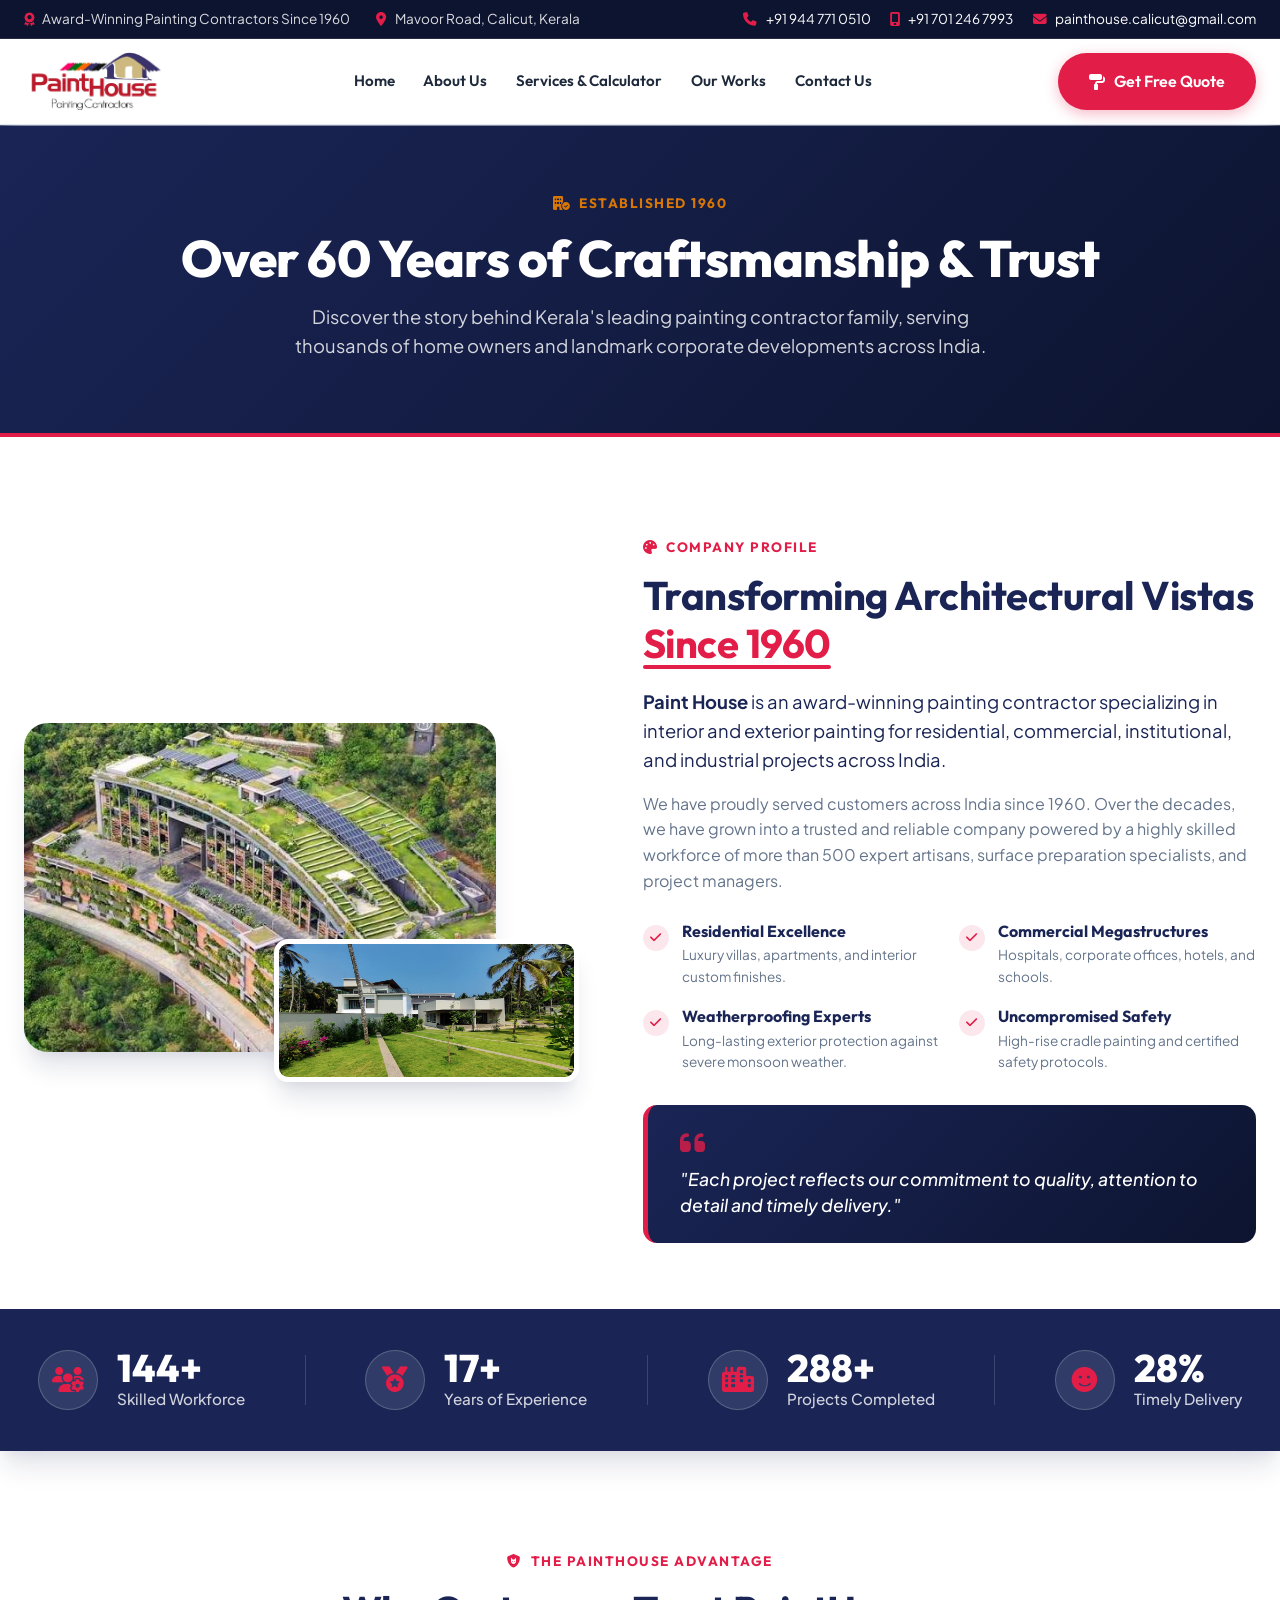
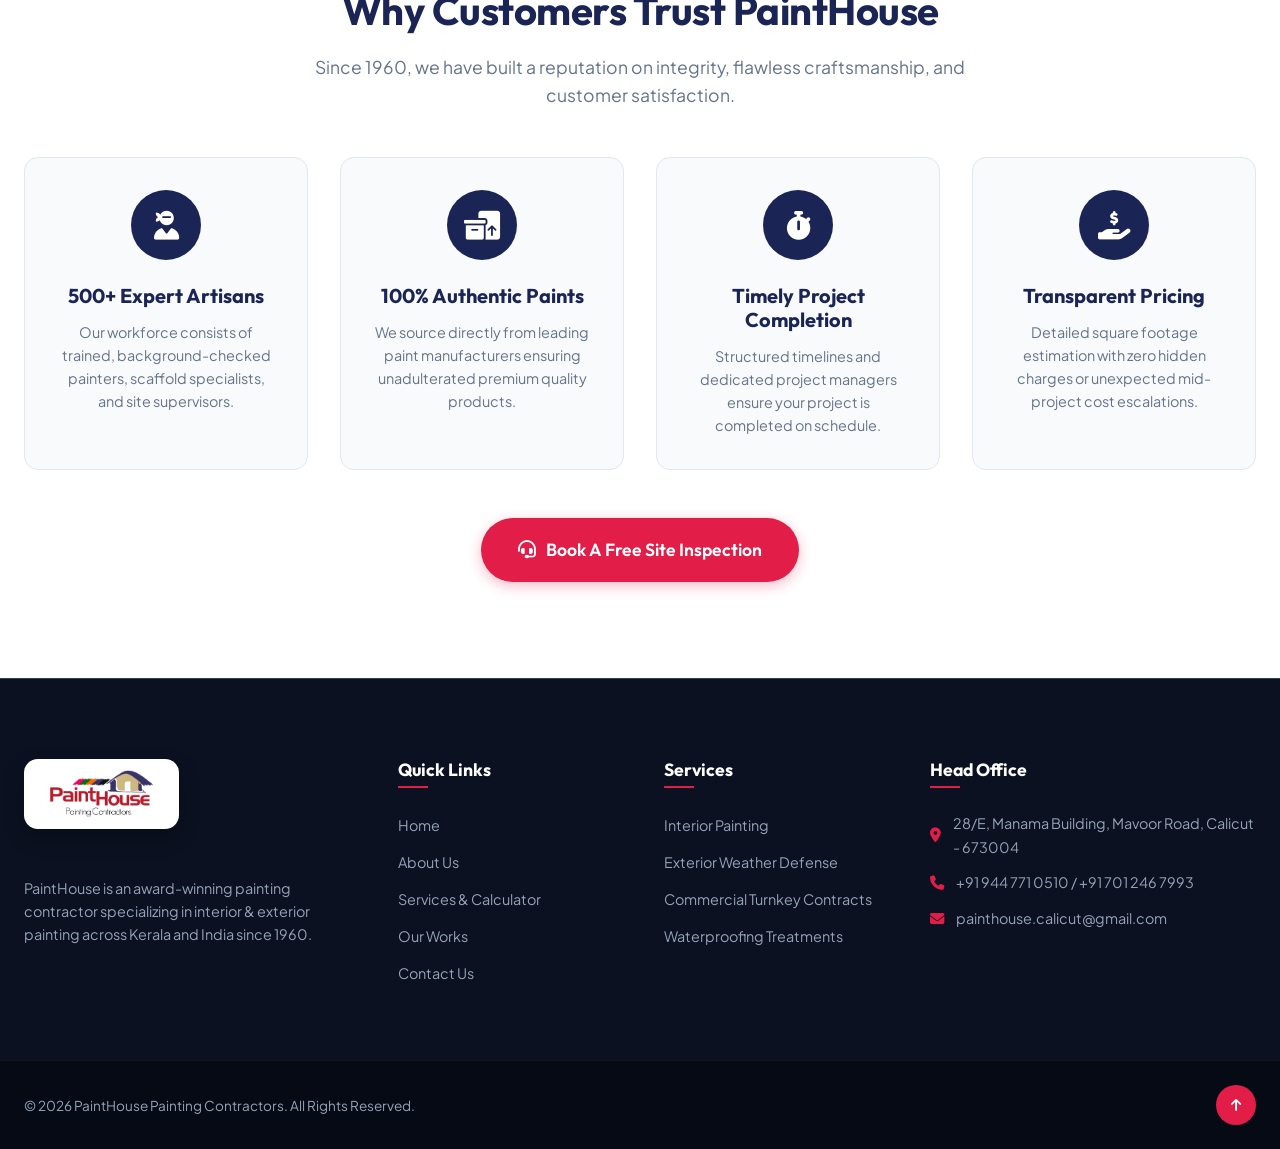
==== about.html @ 57e7ecd7 "multi page" ====
<!DOCTYPE html>
<html lang="en">

<head>
    <meta charset="UTF-8">
    <meta name="viewport" content="width=device-width, initial-scale=1.0">
    <meta name="description"
        content="About PaintHouse Painting Contractors - Over 60 years of craftsmanship, trust, and excellence in painting residential and commercial landmarks across India since 1960.">
    <title>About Us | PaintHouse Painting Contractors — Legacy Since 1960</title>

    <!-- Google Fonts -->
    <link rel="preconnect" href="https://fonts.googleapis.com">
    <link rel="preconnect" href="https://fonts.gstatic.com" crossorigin>
    <link
        href="https://fonts.googleapis.com/css2?family=Outfit:wght@300;400;500;600;700;800;900&family=Plus+Jakarta+Sans:wght@300;400;500;600;700;800&display=swap"
        rel="stylesheet">

    <!-- FontAwesome Icons -->
    <link rel="stylesheet" href="https://cdnjs.cloudflare.com/ajax/libs/font-awesome/6.4.0/css/all.min.css">

    <!-- Custom Stylesheet -->
    <link rel="stylesheet" href="styles.css">
</head>

<body>

    <!-- Top Announcement Bar -->
    <div class="top-bar">
        <div class="container top-bar-container">
            <div class="top-info">
                <span><i class="fa-solid fa-award"></i> Award-Winning Painting Contractors Since 1960</span>
                <span><i class="fa-solid fa-location-dot"></i> Mavoor Road, Calicut, Kerala</span>
            </div>
            <div class="top-contact">
                <a href="tel:9447710510"><i class="fa-solid fa-phone"></i> +91 944 771 0510</a>
                <a href="tel:7012467993"><i class="fa-solid fa-mobile-screen"></i> +91 701 246 7993</a>
                <a href="mailto:painthouse.calicut@gmail.com"><i class="fa-solid fa-envelope"></i>
                    painthouse.calicut@gmail.com</a>
            </div>
        </div>
    </div>

    <!-- Main Header Navigation -->
    <header class="navbar-header" id="navbar">
        <div class="container navbar-container">
            <a href="index.html" class="brand-logo" aria-label="PaintHouse Painting Contractors">
                <img src="images/logo.png" alt="PaintHouse Painting Contractors Logo" class="navbar-logo-img">
            </a>

            <!-- Navigation Links -->
            <nav class="nav-menu" id="navMenu">
                <a href="index.html" class="nav-link">Home</a>
                <a href="about.html" class="nav-link active">About Us</a>
                <a href="services.html" class="nav-link">Services & Calculator</a>
                <a href="projects.html" class="nav-link">Our Works</a>
                <a href="contact.html" class="nav-link">Contact Us</a>
                <a href="contact.html" class="btn btn-primary nav-mobile-cta">
                    <i class="fa-solid fa-paint-roller"></i> Get Free Quote
                </a>
            </nav>

            <!-- Header Action CTA -->
            <div class="header-actions">
                <a href="contact.html" class="btn btn-primary btn-glow header-cta-btn">
                    <i class="fa-solid fa-paint-roller"></i> Get Free Quote
                </a>
                <button class="mobile-toggle" id="mobileToggle" aria-label="Toggle navigation">
                    <i class="fa-solid fa-bars"></i>
                </button>
            </div>
        </div>
    </header>

    <!-- SUBPAGE HERO BANNER -->
    <section class="subpage-banner">
        <div class="container text-center">
            <div class="section-tag light-tag" style="justify-content: center;">
                <i class="fa-solid fa-building-circle-check"></i> ESTABLISHED 1960
            </div>
            <h1 class="subpage-title">Over 60 Years of Craftsmanship & Trust</h1>
            <p class="subpage-subtitle">
                Discover the story behind Kerala's leading painting contractor family, serving thousands of home owners and landmark corporate developments across India.
            </p>
        </div>
    </section>

    <!-- MAIN ABOUT US SECTION -->
    <section class="about-section" id="about">
        <div class="container about-container">
            <div class="about-visual">
                <div class="visual-stack">
                    <div class="stack-image main-img-box">
                        <img src="images/malabar.jpg" alt="Malabar Headquarters Painting Project" class="rounded-img">
                    </div>
                    <div class="stack-image sub-img-box">
                        <img src="images/paragon.jpg" alt="Paragon House Interior Painting" class="rounded-img">
                    </div>
                </div>
            </div>

            <div class="about-content">
                <div class="section-tag">
                    <i class="fa-solid fa-palette"></i> COMPANY PROFILE
                </div>
                <h2 class="section-title">
                    Transforming Architectural Vistas <span class="highlight-text">Since 1960</span>
                </h2>

                <p class="about-lead">
                    <strong>Paint House</strong> is an award-winning painting contractor specializing in interior and
                    exterior painting for residential, commercial, institutional, and industrial projects across India.
                </p>

                <p class="about-description">
                    We have proudly served customers across India since 1960. Over the decades, we have grown into a
                    trusted and reliable company powered by a highly skilled workforce of more than 500 expert artisans, surface preparation specialists, and project managers.
                </p>

                <div class="about-highlights-grid">
                    <div class="highlight-item">
                        <div class="item-icon"><i class="fa-solid fa-check"></i></div>
                        <div>
                            <h4>Residential Excellence</h4>
                            <p>Luxury villas, apartments, and interior custom finishes.</p>
                        </div>
                    </div>

                    <div class="highlight-item">
                        <div class="item-icon"><i class="fa-solid fa-check"></i></div>
                        <div>
                            <h4>Commercial Megastructures</h4>
                            <p>Hospitals, corporate offices, hotels, and schools.</p>
                        </div>
                    </div>

                    <div class="highlight-item">
                        <div class="item-icon"><i class="fa-solid fa-check"></i></div>
                        <div>
                            <h4>Weatherproofing Experts</h4>
                            <p>Long-lasting exterior protection against severe monsoon weather.</p>
                        </div>
                    </div>

                    <div class="highlight-item">
                        <div class="item-icon"><i class="fa-solid fa-check"></i></div>
                        <div>
                            <h4>Uncompromised Safety</h4>
                            <p>High-rise cradle painting and certified safety protocols.</p>
                        </div>
                    </div>
                </div>

                <div class="brochure-quote-box">
                    <i class="fa-solid fa-quote-left quote-icon"></i>
                    <p class="quote-text">
                        "Each project reflects our commitment to quality, attention to detail and timely delivery."
                    </p>
                </div>
            </div>
        </div>
    </section>

    <!-- STATS COUNTER BAR -->
    <section class="stats-bar-section">
        <div class="container stats-container">
            <div class="stat-card">
                <div class="stat-icon-wrap">
                    <i class="fa-solid fa-users-gear"></i>
                </div>
                <div class="stat-info">
                    <h3 class="stat-number" data-target="500">500+</h3>
                    <p class="stat-label">Skilled Workforce</p>
                </div>
            </div>

            <div class="stat-divider"></div>

            <div class="stat-card">
                <div class="stat-icon-wrap">
                    <i class="fa-solid fa-medal"></i>
                </div>
                <div class="stat-info">
                    <h3 class="stat-number" data-target="60">60+</h3>
                    <p class="stat-label">Years of Experience</p>
                </div>
            </div>

            <div class="stat-divider"></div>

            <div class="stat-card">
                <div class="stat-icon-wrap">
                    <i class="fa-solid fa-city"></i>
                </div>
                <div class="stat-info">
                    <h3 class="stat-number" data-target="1000">1000+</h3>
                    <p class="stat-label">Projects Completed</p>
                </div>
            </div>

            <div class="stat-divider"></div>

            <div class="stat-card">
                <div class="stat-icon-wrap">
                    <i class="fa-solid fa-face-smile"></i>
                </div>
                <div class="stat-info">
                    <h3 class="stat-number" data-target="100">100%</h3>
                    <p class="stat-label">Timely Delivery</p>
                </div>
            </div>
        </div>
    </section>

    <!-- WHY CHOOSE US SECTION -->
    <section class="why-section">
        <div class="container">
            <div class="section-header text-center">
                <div class="section-tag">
                    <i class="fa-solid fa-shield-cat"></i> THE PAINTHOUSE ADVANTAGE
                </div>
                <h2 class="section-title">Why Customers Trust PaintHouse</h2>
                <p class="section-subtitle">Since 1960, we have built a reputation on integrity, flawless craftsmanship,
                    and customer satisfaction.</p>
            </div>

            <div class="features-grid">
                <div class="feature-box">
                    <div class="feature-icon">
                        <i class="fa-solid fa-user-ninja"></i>
                    </div>
                    <h3>500+ Expert Artisans</h3>
                    <p>Our workforce consists of trained, background-checked painters, scaffold specialists, and site supervisors.</p>
                </div>

                <div class="feature-box">
                    <div class="feature-icon">
                        <i class="fa-solid fa-boxes-packing"></i>
                    </div>
                    <h3>100% Authentic Paints</h3>
                    <p>We source directly from leading paint manufacturers ensuring unadulterated premium quality products.</p>
                </div>

                <div class="feature-box">
                    <div class="feature-icon">
                        <i class="fa-solid fa-stopwatch"></i>
                    </div>
                    <h3>Timely Project Completion</h3>
                    <p>Structured timelines and dedicated project managers ensure your project is completed on schedule.</p>
                </div>

                <div class="feature-box">
                    <div class="feature-icon">
                        <i class="fa-solid fa-hand-holding-dollar"></i>
                    </div>
                    <h3>Transparent Pricing</h3>
                    <p>Detailed square footage estimation with zero hidden charges or unexpected mid-project cost escalations.</p>
                </div>
            </div>

            <div class="text-center" style="margin-top: 3rem;">
                <a href="contact.html" class="btn btn-primary btn-lg">
                    <i class="fa-solid fa-headset"></i> Book A Free Site Inspection
                </a>
            </div>
        </div>
    </section>

    <!-- FOOTER SECTION -->
    <footer class="main-footer">
        <div class="container footer-container">
            <div class="footer-brand">
                <div class="footer-logo-wrap">
                    <img src="images/logo.png" alt="PaintHouse Logo" class="footer-logo-img">
                </div>
                <p class="footer-desc">
                    PaintHouse is an award-winning painting contractor specializing in interior & exterior painting across Kerala and India since 1960.
                </p>
            </div>

            <div class="footer-col">
                <h4>Quick Links</h4>
                <ul class="footer-links">
                    <li><a href="index.html">Home</a></li>
                    <li><a href="about.html">About Us</a></li>
                    <li><a href="services.html">Services & Calculator</a></li>
                    <li><a href="projects.html">Our Works</a></li>
                    <li><a href="contact.html">Contact Us</a></li>
                </ul>
            </div>

            <div class="footer-col">
                <h4>Services</h4>
                <ul class="footer-links">
                    <li><a href="services.html">Interior Painting</a></li>
                    <li><a href="services.html">Exterior Weather Defense</a></li>
                    <li><a href="services.html">Commercial Turnkey Contracts</a></li>
                    <li><a href="services.html">Waterproofing Treatments</a></li>
                </ul>
            </div>

            <div class="footer-col">
                <h4>Head Office</h4>
                <div class="footer-contact-item">
                    <i class="fa-solid fa-location-dot"></i>
                    <span>28/E, Manama Building, Mavoor Road, Calicut - 673004</span>
                </div>
                <div class="footer-contact-item">
                    <i class="fa-solid fa-phone"></i>
                    <span>+91 944 771 0510 / +91 701 246 7993</span>
                </div>
                <div class="footer-contact-item">
                    <i class="fa-solid fa-envelope"></i>
                    <span>painthouse.calicut@gmail.com</span>
                </div>
            </div>
        </div>

        <div class="footer-bottom">
            <div class="container footer-bottom-content">
                <p>&copy; <span id="year">2026</span> PaintHouse Painting Contractors. All Rights Reserved.</p>
                <a href="#navbar" class="scroll-top-btn" aria-label="Scroll to top"><i class="fa-solid fa-arrow-up"></i></a>
            </div>
        </div>
    </footer>

    <!-- Toast Notifications -->
    <div class="toast-container" id="toastContainer"></div>

    <!-- Custom Script -->
    <script src="script.js"></script>
</body>

</html>
---- styles.css ----
/* ==========================================================================
   PAINTHOUSE PAINTING CONTRACTORS - DESIGN SYSTEM & STYLESHEET
   ========================================================================== */

/* 1. CSS Custom Variables & Root Design System */
:root {
    /* Brand Primary Colors */
    --primary-navy: #1A2556;
    --primary-navy-dark: #0D1430;
    --primary-navy-light: #2A3B82;

    /* Brand Accent Colors */
    --accent-red: #E11D48;
    --accent-red-hover: #BE185D;
    --accent-gold: #D97706;
    --accent-cyan: #06B6D4;
    --accent-magenta: #EC4899;
    --accent-yellow: #EAB308;
    --accent-green: #10B981;

    /* Neutral & Background Colors */
    --dark-bg: #0F172A;
    --dark-card: #1E293B;
    --light-bg: #F8FAFC;
    --light-card: #FFFFFF;
    --card-hover-bg: #FFFFFF;

    /* Text Colors */
    --text-main: #1E293B;
    --text-muted: #64748B;
    --text-light: #94A3B8;
    --text-white: #FFFFFF;

    /* Borders & Shadows */
    --border-light: #E2E8F0;
    --border-dark: #334155;
    --shadow-sm: 0 4px 6px -1px rgba(0, 0, 0, 0.05);
    --shadow-md: 0 10px 15px -3px rgba(0, 0, 0, 0.08), 0 4px 6px -2px rgba(0, 0, 0, 0.04);
    --shadow-lg: 0 20px 25px -5px rgba(26, 37, 86, 0.12), 0 10px 10px -5px rgba(26, 37, 86, 0.04);
    --shadow-glow: 0 0 25px rgba(225, 29, 72, 0.35);

    /* Fonts & Radii */
    --font-heading: 'Outfit', sans-serif;
    --font-body: 'Plus Jakarta Sans', sans-serif;
    --radius-sm: 8px;
    --radius-md: 14px;
    --radius-lg: 24px;
    --radius-full: 9999px;

    /* Transitions */
    --transition-fast: 0.2s cubic-bezier(0.4, 0, 0.2, 1);
    --transition-normal: 0.3s cubic-bezier(0.4, 0, 0.2, 1);
    --transition-bounce: 0.4s cubic-bezier(0.34, 1.56, 0.64, 1);
}

/* 2. CSS Reset & Global Layout */
*,
*::before,
*::after {
    box-sizing: border-box;
    margin: 0;
    padding: 0;
}

html {
    scroll-behavior: smooth;
    font-size: 16px;
}

body {
    font-family: var(--font-body);
    color: var(--text-main);
    background-color: #FFFFFF;
    line-height: 1.6;
    overflow-x: hidden;
}

img {
    max-width: 100%;
    height: auto;
    display: block;
}

a {
    color: inherit;
    text-decoration: none;
    transition: var(--transition-fast);
}

ul {
    list-style: none;
}

.container {
    width: 100%;
    max-width: 1280px;
    margin: 0 auto;
    padding: 0 1.5rem;
}

/* Typography Utilities */
h1,
h2,
h3,
h4,
h5,
h6 {
    font-family: var(--font-heading);
    color: var(--primary-navy);
    font-weight: 700;
    line-height: 1.2;
}

.text-center {
    text-align: center;
}

.text-white {
    color: var(--text-white) !important;
}

.text-white-80 {
    color: rgba(255, 255, 255, 0.8) !important;
}

.text-crimson {
    color: var(--accent-red) !important;
}

.text-green {
    color: var(--accent-green) !important;
}

.gradient-text {
    background: linear-gradient(135deg, var(--accent-red) 0%, #F43F5E 50%, var(--accent-gold) 100%);
    -webkit-background-clip: text;
    -webkit-text-fill-color: transparent;
}

.highlight-text {
    color: var(--accent-red);
    position: relative;
    display: inline-block;
}

.highlight-text::after {
    content: '';
    position: absolute;
    bottom: -2px;
    left: 0;
    width: 100%;
    height: 4px;
    background: var(--accent-red);
    border-radius: 2px;
}

/* Button Component */
.btn {
    display: inline-flex;
    align-items: center;
    justify-content: center;
    gap: 0.6rem;
    font-family: var(--font-heading);
    font-weight: 600;
    font-size: 1rem;
    padding: 0.85rem 1.8rem;
    border-radius: var(--radius-full);
    border: 2px solid transparent;
    cursor: pointer;
    transition: var(--transition-normal);
    text-align: center;
    white-space: nowrap;
}

.btn-primary {
    background-color: var(--accent-red);
    color: var(--text-white);
    box-shadow: 0 4px 14px rgba(225, 29, 72, 0.3);
}

.btn-primary:hover {
    background-color: var(--accent-red-hover);
    transform: translateY(-2px);
    box-shadow: 0 8px 20px rgba(225, 29, 72, 0.45);
}

.btn-secondary {
    background-color: var(--primary-navy);
    color: var(--text-white);
}

.btn-secondary:hover {
    background-color: var(--primary-navy-dark);
    transform: translateY(-2px);
    box-shadow: var(--shadow-md);
}

.btn-outline {
    background-color: transparent;
    border-color: var(--primary-navy);
    color: var(--primary-navy);
}

.btn-outline:hover {
    background-color: var(--primary-navy);
    color: var(--text-white);
    transform: translateY(-2px);
}

.btn-glow {
    animation: pulseGlow 2.5s infinite;
}

@keyframes pulseGlow {

    0%,
    100% {
        box-shadow: 0 0 0 0 rgba(225, 29, 72, 0.5);
    }

    50% {
        box-shadow: 0 0 0 12px rgba(225, 29, 72, 0);
    }
}

.btn-lg {
    padding: 1rem 2.2rem;
    font-size: 1.1rem;
}

.btn-block {
    width: 100%;
}

/* 3. Top Announcement Bar */
.top-bar {
    background-color: var(--primary-navy-dark);
    color: var(--text-white);
    font-size: 0.85rem;
    padding: 0.5rem 0;
    border-bottom: 1px solid rgba(255, 255, 255, 0.1);
}

.top-bar-container {
    display: flex;
    justify-content: space-between;
    align-items: center;
    flex-wrap: wrap;
    gap: 0.8rem;
}

.top-info span {
    margin-right: 1.5rem;
    color: rgba(255, 255, 255, 0.85);
}

.top-info i,
.top-contact i {
    color: var(--accent-red);
    margin-right: 0.4rem;
}

.top-contact {
    display: flex;
    gap: 1.2rem;
}

.top-contact a:hover {
    color: var(--accent-red);
}

/* 4. Navbar Navigation Header */
.navbar-header {
    position: sticky;
    top: 0;
    left: 0;
    width: 100%;
    background-color: rgba(255, 255, 255, 0.95);
    backdrop-filter: blur(12px);
    z-index: 1000;
    border-bottom: 1px solid var(--border-light);
    transition: var(--transition-normal);
}

.navbar-header.scrolled {
    box-shadow: var(--shadow-md);
    padding: 0.2rem 0;
}

.navbar-container {
    display: flex;
    align-items: center;
    justify-content: space-between;
    padding-top: 0.8rem;
    padding-bottom: 0.8rem;
}

/* Brand Logo */
.brand-logo {
    display: flex;
    align-items: center;
    text-decoration: none;
}

.navbar-logo-img {
    height: 60px;
    width: auto;
    max-width: 220px;
    object-fit: contain;
    transition: transform var(--transition-fast);
}

.brand-logo:hover .navbar-logo-img {
    transform: scale(1.03);
}

/* Contact & Footer Logo Wrappers */
.panel-logo-wrap {
    display: inline-block;
    background: #FFFFFF;
    padding: 0.5rem 1rem;
    border-radius: var(--radius-md);
    box-shadow: var(--shadow-sm);
    border: 1px solid var(--border-light);
    margin-bottom: 1.2rem;
}

.panel-logo-img {
    height: 48px;
    width: auto;
    object-fit: contain;
    display: block;
}

.footer-logo-wrap {
    display: inline-block;
    background: #FFFFFF;
    padding: 0.6rem 1.2rem;
    border-radius: var(--radius-md);
    box-shadow: 0 8px 20px rgba(0, 0, 0, 0.25);
    margin-bottom: 1.4rem;
    border: 1px solid rgba(255, 255, 255, 0.15);
    transition: transform var(--transition-fast);
}

.footer-logo-wrap:hover {
    transform: translateY(-2px);
}

.footer-logo-img {
    height: 48px;
    width: auto;
    object-fit: contain;
    display: block;
}

.nav-menu {
    display: flex;
    align-items: center;
    gap: 1.8rem;
}

.nav-link {
    font-family: var(--font-heading);
    font-weight: 600;
    font-size: 0.95rem;
    color: var(--text-main);
    position: relative;
    padding: 0.5rem 0;
}

.nav-link:hover,
.nav-link.active {
    color: var(--accent-red);
}

.nav-link::after {
    content: '';
    position: absolute;
    bottom: 0;
    left: 0;
    width: 0;
    height: 2px;
    background-color: var(--accent-red);
    transition: var(--transition-fast);
}

.nav-link:hover::after,
.nav-link.active::after {
    width: 100%;
}

.nav-mobile-cta {
    display: none;
}

.header-actions {
    display: flex;
    align-items: center;
    gap: 1rem;
}

.mobile-toggle {
    display: none;
    background: none;
    border: none;
    font-size: 1.6rem;
    color: var(--primary-navy);
    cursor: pointer;
}

/* Subpage Banner Header */
.subpage-banner {
    background: linear-gradient(135deg, #1A2556 0%, #0D1430 100%);
    color: var(--text-white);
    padding: 4rem 0 4.5rem 0;
    position: relative;
    overflow: hidden;
    border-bottom: 4px solid var(--accent-red);
}

.subpage-title {
    font-size: clamp(2rem, 5vw, 3.2rem);
    color: #FFFFFF;
    font-weight: 800;
    margin-bottom: 0.8rem;
    letter-spacing: -0.5px;
}

.subpage-subtitle {
    font-size: clamp(1rem, 2.5vw, 1.15rem);
    color: rgba(255, 255, 255, 0.82);
    max-width: 720px;
    margin: 0 auto;
    line-height: 1.6;
}

/* 5. HERO SECTION */
.hero-section {
    position: relative;
    padding: 5rem 0 6rem 0;
    background: linear-gradient(135deg, #F8FAFC 0%, #EFF6FF 100%);
    overflow: hidden;
}

.hero-bg-art {
    position: absolute;
    top: 0;
    left: 0;
    width: 100%;
    height: 100%;
    pointer-events: none;
}

.splash-shape {
    position: absolute;
    border-radius: 50%;
    filter: blur(80px);
    opacity: 0.35;
}

.splash-1 {
    width: 400px;
    height: 400px;
    background: var(--accent-red);
    top: -100px;
    right: 10%;
}

.splash-2 {
    width: 500px;
    height: 500px;
    background: var(--primary-navy-light);
    bottom: -150px;
    left: -100px;
}

.hero-container {
    display: grid;
    grid-template-columns: 1.1fr 0.9fr;
    gap: 3.5rem;
    align-items: center;
    position: relative;
    z-index: 2;
}

.badge-pill {
    display: inline-flex;
    align-items: center;
    gap: 0.6rem;
    background: rgba(26, 37, 86, 0.08);
    color: var(--primary-navy);
    font-weight: 700;
    font-size: 0.85rem;
    padding: 0.4rem 1rem;
    border-radius: var(--radius-full);
    margin-bottom: 1.5rem;
    border: 1px solid rgba(26, 37, 86, 0.15);
}

.badge-pill .dot {
    width: 8px;
    height: 8px;
    background-color: var(--accent-red);
    border-radius: 50%;
    animation: blink 1.5s infinite;
}

@keyframes blink {

    0%,
    100% {
        opacity: 1;
    }

    50% {
        opacity: 0.3;
    }
}

.hero-title {
    font-size: 3.4rem;
    font-weight: 900;
    color: var(--primary-navy);
    line-height: 1.15;
    margin-bottom: 1.2rem;
    letter-spacing: -1px;
}

.hero-subtitle {
    font-size: 1.15rem;
    color: var(--text-muted);
    margin-bottom: 2rem;
    max-width: 90%;
}

.hero-buttons {
    display: flex;
    gap: 1rem;
    flex-wrap: wrap;
    margin-bottom: 2.5rem;
}

.hero-trust-badges {
    display: flex;
    gap: 1.5rem;
    flex-wrap: wrap;
    padding-top: 1.5rem;
    border-top: 1px solid var(--border-light);
}

.badge-item {
    display: flex;
    align-items: center;
    gap: 0.5rem;
    font-size: 0.9rem;
    font-weight: 600;
    color: var(--text-main);
}

.badge-item i {
    color: var(--accent-red);
    font-size: 1.1rem;
}

/* Hero Visual Architectural Showcase Frame */
.hero-visual {
    position: relative;
}

.architectural-showcase-card {
    position: relative;
    background: #FFFFFF;
    border-radius: var(--radius-lg);
    padding: 10px;
    box-shadow: 0 25px 50px -12px rgba(26, 37, 86, 0.25);
    border: 2px solid rgba(26, 37, 86, 0.08);
    transition: var(--transition-normal);
}

.architectural-showcase-card:hover {
    transform: translateY(-4px);
    box-shadow: 0 30px 60px -12px rgba(225, 29, 72, 0.2);
}

.showcase-banner {
    background: linear-gradient(135deg, var(--primary-navy) 0%, var(--primary-navy-dark) 100%);
    color: var(--text-white);
    padding: 0.6rem 1.2rem;
    border-radius: var(--radius-md) var(--radius-md) 0 0;
    font-family: var(--font-heading);
    font-weight: 700;
    font-size: 0.82rem;
    letter-spacing: 1px;
    display: flex;
    align-items: center;
    gap: 0.5rem;
    text-transform: uppercase;
    margin-bottom: 8px;
}

.showcase-banner i {
    color: var(--accent-gold);
}

.image-wrapper {
    position: relative;
    border-radius: var(--radius-md);
    overflow: hidden;
    height: 420px;
}

.hero-img {
    width: 100%;
    height: 100%;
    object-fit: cover;
    object-position: center;
}

.image-overlay-badge {
    position: absolute;
    bottom: 15px;
    left: 15px;
    background: rgba(15, 23, 42, 0.85);
    backdrop-filter: blur(8px);
    color: var(--text-white);
    padding: 0.6rem 1.2rem;
    border-radius: var(--radius-md);
    display: flex;
    align-items: center;
    gap: 0.8rem;
    font-size: 0.85rem;
    border: 1px solid rgba(255, 255, 255, 0.15);
}

.image-overlay-badge i {
    font-size: 1.4rem;
    color: var(--accent-red);
}

.floating-card {
    position: absolute;
    background: var(--light-card);
    padding: 0.8rem 1.2rem;
    border-radius: var(--radius-md);
    box-shadow: var(--shadow-md);
    display: flex;
    align-items: center;
    gap: 0.8rem;
    z-index: 5;
    border: 1px solid var(--border-light);
}

.float-1 {
    top: -20px;
    right: -20px;
    animation: floatAnim 4s ease-in-out infinite;
}

.float-2 {
    bottom: 40px;
    left: -30px;
    animation: floatAnim 4s ease-in-out 2s infinite;
}

@keyframes floatAnim {

    0%,
    100% {
        transform: translateY(0);
    }

    50% {
        transform: translateY(-10px);
    }
}

.icon-circle {
    width: 42px;
    height: 42px;
    border-radius: 50%;
    display: flex;
    align-items: center;
    justify-content: center;
    color: var(--text-white);
    font-size: 1.1rem;
}

.bg-navy {
    background-color: var(--primary-navy);
}

.bg-crimson {
    background-color: var(--accent-red);
}

/* 6. STATS COUNTER BAR */
.stats-bar-section {
    background-color: var(--primary-navy);
    color: var(--text-white);
    padding: 2.5rem 0;
    margin-top: -30px;
    position: relative;
    z-index: 10;
    box-shadow: var(--shadow-lg);
}

.stats-container {
    display: flex;
    justify-content: space-around;
    align-items: center;
    flex-wrap: wrap;
    gap: 2rem;
}

.stat-card {
    display: flex;
    align-items: center;
    gap: 1.2rem;
}

.stat-icon-wrap {
    width: 60px;
    height: 60px;
    background: rgba(255, 255, 255, 0.1);
    border-radius: 50%;
    display: flex;
    align-items: center;
    justify-content: center;
    font-size: 1.6rem;
    color: var(--accent-red);
    border: 1px solid rgba(255, 255, 255, 0.2);
}

.stat-number {
    font-size: 2.4rem;
    font-weight: 800;
    color: var(--text-white);
    line-height: 1;
}

.stat-label {
    font-size: 0.95rem;
    color: rgba(255, 255, 255, 0.8);
    font-weight: 500;
}

.stat-divider {
    width: 1px;
    height: 50px;
    background: rgba(255, 255, 255, 0.15);
}

/* 7. ABOUT US SECTION */
.about-section {
    padding: 6rem 0;
    background-color: #FFFFFF;
}

.about-container {
    display: grid;
    grid-template-columns: 0.95fr 1.05fr;
    gap: 4rem;
    align-items: center;
}

.about-visual {
    position: relative;
}

.visual-stack {
    position: relative;
}

.main-img-box {
    width: 85%;
    border-radius: var(--radius-lg);
    overflow: hidden;
    box-shadow: var(--shadow-lg);
}

.sub-img-box {
    position: absolute;
    bottom: -30px;
    right: 0;
    width: 55%;
    border-radius: var(--radius-md);
    overflow: hidden;
    box-shadow: var(--shadow-lg);
    border: 5px solid #FFFFFF;
}

.rounded-img {
    width: 100%;
    height: 100%;
    object-fit: cover;
}

.section-tag {
    display: inline-flex;
    align-items: center;
    gap: 0.5rem;
    font-family: var(--font-heading);
    font-weight: 700;
    font-size: 0.85rem;
    color: var(--accent-red);
    letter-spacing: 1.5px;
    text-transform: uppercase;
    margin-bottom: 0.8rem;
}

.light-tag {
    color: var(--accent-gold) !important;
}

.section-title {
    font-size: 2.5rem;
    margin-bottom: 1.2rem;
    letter-spacing: -0.5px;
}

.section-subtitle {
    font-size: 1.1rem;
    color: var(--text-muted);
    max-width: 650px;
    margin: 0 auto 2.5rem auto;
}

.about-lead {
    font-size: 1.15rem;
    color: var(--primary-navy);
    margin-bottom: 1rem;
    line-height: 1.6;
}

.about-description {
    color: var(--text-muted);
    margin-bottom: 1.8rem;
}

.about-highlights-grid {
    display: grid;
    grid-template-columns: 1fr 1fr;
    gap: 1.2rem;
    margin-bottom: 2rem;
}

.highlight-item {
    display: flex;
    align-items: flex-start;
    gap: 0.8rem;
}

.highlight-item .item-icon {
    width: 26px;
    height: 26px;
    background: rgba(225, 29, 72, 0.1);
    color: var(--accent-red);
    border-radius: 50%;
    display: flex;
    align-items: center;
    justify-content: center;
    font-size: 0.8rem;
    margin-top: 3px;
    flex-shrink: 0;
}

.highlight-item h4 {
    font-size: 1rem;
    margin-bottom: 0.2rem;
}

.highlight-item p {
    font-size: 0.85rem;
    color: var(--text-muted);
}

.brochure-quote-box {
    background: linear-gradient(135deg, #1A2556 0%, #0d1430 100%);
    color: var(--text-white);
    padding: 1.5rem 2rem;
    border-radius: var(--radius-md);
    position: relative;
    border-left: 5px solid var(--accent-red);
}

.quote-icon {
    font-size: 1.8rem;
    color: var(--accent-red);
    opacity: 0.8;
    margin-bottom: 0.5rem;
}

.quote-text {
    font-style: italic;
    font-size: 1.1rem;
    font-weight: 500;
    line-height: 1.5;
}

/* 8. SERVICES SECTION */
.services-section {
    padding: 6rem 0;
    background: var(--light-bg);
}

.services-grid {
    display: grid;
    grid-template-columns: repeat(auto-fit, minmax(350px, 1fr));
    gap: 2rem;
    margin-top: 2rem;
}

.service-card {
    background: var(--light-card);
    padding: 2.2rem;
    border-radius: var(--radius-md);
    box-shadow: var(--shadow-sm);
    border: 1px solid var(--border-light);
    transition: var(--transition-normal);
    position: relative;
    overflow: hidden;
}

.service-card:hover {
    transform: translateY(-8px);
    box-shadow: var(--shadow-lg);
    border-color: rgba(225, 29, 72, 0.3);
}

.highlight-card {
    border: 2px solid var(--accent-red);
    box-shadow: var(--shadow-md);
}

.card-icon-box {
    width: 60px;
    height: 60px;
    background: rgba(26, 37, 86, 0.06);
    color: var(--primary-navy);
    border-radius: var(--radius-md);
    display: flex;
    align-items: center;
    justify-content: center;
    font-size: 1.6rem;
    margin-bottom: 1.5rem;
    transition: var(--transition-fast);
}

.service-card:hover .card-icon-box {
    background: var(--accent-red);
    color: var(--text-white);
}

.service-card h3 {
    font-size: 1.4rem;
    margin-bottom: 0.8rem;
}

.service-card p {
    color: var(--text-muted);
    font-size: 0.95rem;
    margin-bottom: 1.2rem;
}

.service-list li {
    font-size: 0.88rem;
    color: var(--text-main);
    margin-bottom: 0.5rem;
    display: flex;
    align-items: center;
    gap: 0.5rem;
}

.service-list li i {
    color: var(--accent-red);
    font-size: 0.6rem;
}

/* 10. OUR PROJECTS SECTION */
.projects-section {
    padding: 6rem 0;
    background-color: #FFFFFF;
}

.brochure-sub-title {
    display: inline-block;
    background: var(--primary-navy);
    color: var(--text-white);
    font-family: var(--font-heading);
    font-weight: 700;
    font-size: 1.1rem;
    letter-spacing: 2px;
    padding: 0.5rem 2rem;
    border-radius: var(--radius-full);
    margin-top: 0.5rem;
}

.portfolio-filter-bar {
    display: flex;
    justify-content: center;
    flex-wrap: wrap;
    gap: 0.8rem;
    margin-bottom: 3rem;
}

.filter-btn {
    background: var(--light-bg);
    border: 1px solid var(--border-light);
    color: var(--text-main);
    font-family: var(--font-heading);
    font-weight: 600;
    font-size: 0.95rem;
    padding: 0.6rem 1.4rem;
    border-radius: var(--radius-full);
    cursor: pointer;
    transition: var(--transition-fast);
}

.filter-btn:hover,
.filter-btn.active {
    background: var(--accent-red);
    color: var(--text-white);
    border-color: var(--accent-red);
    box-shadow: 0 4px 12px rgba(225, 29, 72, 0.25);
}

.projects-grid {
    display: grid;
    grid-template-columns: repeat(auto-fill, minmax(340px, 1fr));
    gap: 2rem;
}

.project-card {
    background: var(--light-card);
    border-radius: var(--radius-md);
    overflow: hidden;
    box-shadow: var(--shadow-sm);
    border: 1px solid var(--border-light);
    transition: var(--transition-normal);
}

.project-card:hover {
    transform: translateY(-6px);
    box-shadow: var(--shadow-lg);
}

.project-img-wrapper {
    position: relative;
    height: 240px;
    overflow: hidden;
}

.project-img {
    width: 100%;
    height: 100%;
    object-fit: cover;
    transition: transform 0.6s ease;
}

.project-card:hover .project-img {
    transform: scale(1.08);
}

.project-overlay {
    position: absolute;
    top: 0;
    left: 0;
    width: 100%;
    height: 100%;
    background: rgba(15, 23, 42, 0.7);
    display: flex;
    align-items: center;
    justify-content: center;
    opacity: 0;
    transition: opacity 0.3s ease;
}

.project-card:hover .project-overlay {
    opacity: 1;
}

.lightbox-trigger {
    background: var(--accent-red);
    color: var(--text-white);
    border: none;
    padding: 0.7rem 1.4rem;
    border-radius: var(--radius-full);
    font-family: var(--font-heading);
    font-weight: 600;
    cursor: pointer;
    display: inline-flex;
    align-items: center;
    gap: 0.5rem;
    transform: translateY(15px);
    transition: transform 0.3s ease;
}

.project-card:hover .lightbox-trigger {
    transform: translateY(0);
}

.project-info {
    padding: 1.5rem;
}

.project-tag {
    display: inline-block;
    font-size: 0.75rem;
    font-weight: 700;
    text-transform: uppercase;
    color: var(--accent-red);
    margin-bottom: 0.4rem;
    letter-spacing: 0.5px;
}

.project-info h3 {
    font-size: 1.25rem;
    margin-bottom: 0.4rem;
}

.project-location {
    font-size: 0.9rem;
    color: var(--text-muted);
}

.project-location i {
    color: var(--accent-red);
}

.brochure-footer-quote {
    display: flex;
    align-items: center;
    justify-content: center;
    gap: 1.5rem;
    margin-top: 4rem;
    text-align: center;
}

.quote-line {
    flex: 1;
    max-width: 150px;
    height: 2px;
    background: var(--accent-red);
}

.brochure-footer-quote p {
    font-size: 1.1rem;
    font-weight: 600;
    color: var(--primary-navy);
}

.red-quote {
    color: var(--accent-red);
}

/* 11. CALCULATOR SECTION */
.calculator-section {
    padding: 6rem 0;
    background: var(--light-bg);
}

.calc-card-wrapper {
    background: var(--light-card);
    border-radius: var(--radius-lg);
    padding: 3.5rem;
    box-shadow: var(--shadow-lg);
    border: 1px solid var(--border-light);
    width: 100%;
    max-width: 100%;
    box-sizing: border-box;
    overflow: hidden;
}

.calc-header {
    margin-bottom: 2.5rem;
    text-align: center;
}

.calc-grid {
    display: grid;
    grid-template-columns: 1fr 1fr;
    gap: 3rem;
    align-items: center;
    width: 100%;
    min-width: 0;
    box-sizing: border-box;
}

.calc-inputs-box {
    width: 100%;
    min-width: 0;
    box-sizing: border-box;
}

.form-group {
    margin-bottom: 1.4rem;
    width: 100%;
    min-width: 0;
    box-sizing: border-box;
}

.form-group label {
    display: block;
    font-family: var(--font-heading);
    font-weight: 600;
    font-size: 0.95rem;
    margin-bottom: 0.5rem;
    color: var(--primary-navy);
    word-break: break-word;
}

.form-group input,
.form-group select,
.form-group textarea {
    width: 100%;
    max-width: 100%;
    box-sizing: border-box;
    padding: 0.85rem 1.2rem;
    border-radius: var(--radius-md);
    border: 1px solid var(--border-light);
    font-family: var(--font-body);
    font-size: 1rem;
    color: var(--text-main);
    background-color: var(--light-bg);
    transition: var(--transition-fast);
}

.form-group select {
    appearance: none;
    -webkit-appearance: none;
    -moz-appearance: none;
    background-image: url("data:image/svg+xml;charset=US-ASCII,%3Csvg%20xmlns%3D%22http%3A%2F%2Fwww.w3.org%2F2000%2Fsvg%22%20width%3D%22292.4%22%20height%3D%22292.4%22%3E%3Cpath%20fill%3D%22%231A2556%22%20d%3D%22M287%2069.4a17.6%2017.6%200%200%200-13-5.4H18.4c-5%200-9.3%201.8-12.9%205.4A17.6%2017.6%200%200%200%200%2082.2c0%205%201.8%209.3%205.4%2012.9l128%20127.9c3.6%203.6%207.8%205.4%2012.8%205.4s9.2-1.8%2012.8-5.4L287%2095c3.5-3.5%205.4-7.8%205.4-12.8%200-5-1.9-9.2-5.5-12.8z%22%2F%3E%3C%2Fsvg%3E");
    background-repeat: no-repeat;
    background-position: right 1rem center;
    background-size: 0.75rem;
    padding-right: 2.5rem;
    text-overflow: ellipsis;
    white-space: nowrap;
    overflow: hidden;
}

.form-group input:focus,
.form-group select:focus,
.form-group textarea:focus {
    outline: none;
    border-color: var(--accent-red);
    box-shadow: 0 0 0 3px rgba(225, 29, 72, 0.15);
    background-color: #FFFFFF;
}

.help-text {
    font-size: 0.8rem;
    color: var(--text-muted);
    margin-top: 0.3rem;
    display: block;
    word-break: break-word;
}

.calc-results-box {
    background: linear-gradient(135deg, #1A2556 0%, #0D1430 100%);
    color: var(--text-white);
    padding: 2.5rem;
    border-radius: var(--radius-md);
    box-shadow: var(--shadow-md);
    border-top: 5px solid var(--accent-red);
    width: 100%;
    min-width: 0;
    box-sizing: border-box;
    overflow: hidden;
}

.calc-results-box h3 {
    color: var(--text-white);
    font-size: 1.5rem;
    margin-bottom: 1.8rem;
    border-bottom: 1px solid rgba(255, 255, 255, 0.15);
    padding-bottom: 0.8rem;
}

.result-metric {
    margin-bottom: 1.5rem;
}

.metric-label {
    display: block;
    font-size: 0.9rem;
    color: rgba(255, 255, 255, 0.8);
    margin-bottom: 0.3rem;
}

.metric-val {
    display: block;
    font-family: var(--font-heading);
    font-size: 2rem;
    font-weight: 800;
    color: #FFFFFF;
}

.highlight-metric {
    background: rgba(255, 255, 255, 0.08);
    padding: 1.2rem;
    border-radius: var(--radius-md);
    border: 1px solid rgba(255, 255, 255, 0.15);
}

.result-breakdown {
    margin: 1.5rem 0;
}

.breakdown-item {
    font-size: 0.9rem;
    margin-bottom: 0.5rem;
    display: flex;
    align-items: center;
    gap: 0.6rem;
}

/* 12. WHY CHOOSE US */
.why-section {
    padding: 6rem 0;
    background-color: #FFFFFF;
}

.features-grid {
    display: grid;
    grid-template-columns: repeat(auto-fit, minmax(260px, 1fr));
    gap: 2rem;
    margin-top: 3rem;
}

.feature-box {
    text-align: center;
    padding: 2rem;
    border-radius: var(--radius-md);
    background: var(--light-bg);
    border: 1px solid var(--border-light);
    transition: var(--transition-normal);
}

.feature-box:hover {
    transform: translateY(-5px);
    border-color: var(--accent-red);
    box-shadow: var(--shadow-md);
}

.feature-icon {
    width: 70px;
    height: 70px;
    background: var(--primary-navy);
    color: var(--text-white);
    border-radius: 50%;
    display: flex;
    align-items: center;
    justify-content: center;
    font-size: 1.8rem;
    margin: 0 auto 1.5rem auto;
}

.feature-box h3 {
    font-size: 1.25rem;
    margin-bottom: 0.8rem;
}

.feature-box p {
    font-size: 0.9rem;
    color: var(--text-muted);
}

/* 13. CONTACT US SECTION */
.contact-section {
    padding: 6rem 0;
    background: linear-gradient(135deg, #0F172A 0%, #1E293B 100%);
    color: var(--text-white);
}

.contact-card-layout {
    display: grid;
    grid-template-columns: 0.9fr 1.1fr;
    gap: 3.5rem;
    background: rgba(255, 255, 255, 0.03);
    border-radius: var(--radius-lg);
    padding: 3rem;
    border: 1px solid rgba(255, 255, 255, 0.1);
    box-shadow: var(--shadow-lg);
    width: 100%;
    max-width: 100%;
    box-sizing: border-box;
    overflow: hidden;
}

.contact-info-panel {
    width: 100%;
    min-width: 0;
    box-sizing: border-box;
}

.panel-header {
    margin-bottom: 2rem;
}

.light-logo .logo-main {
    color: #FFFFFF;
}

.light-logo .logo-sub {
    color: rgba(255, 255, 255, 0.7);
}

.panel-desc {
    color: var(--text-light);
    margin-top: 1rem;
    font-size: 0.95rem;
}

.info-items-list {
    display: flex;
    flex-direction: column;
    gap: 1.5rem;
    margin-bottom: 2rem;
    width: 100%;
    min-width: 0;
}

.info-item {
    display: flex;
    align-items: flex-start;
    gap: 1.2rem;
    width: 100%;
    min-width: 0;
    box-sizing: border-box;
}

.info-item > div {
    min-width: 0;
    flex: 1;
}

.item-icon-wrap {
    width: 46px;
    height: 46px;
    background: var(--accent-red);
    color: var(--text-white);
    border-radius: 50%;
    display: flex;
    align-items: center;
    justify-content: center;
    font-size: 1.2rem;
    flex-shrink: 0;
}

.info-item small {
    display: block;
    font-size: 0.8rem;
    color: var(--text-light);
    text-transform: uppercase;
}

.info-link {
    font-family: var(--font-heading);
    font-size: clamp(0.9rem, 4vw, 1.15rem);
    font-weight: 700;
    color: #FFFFFF;
    word-break: break-word;
    overflow-wrap: anywhere;
    display: block;
}

.info-link:hover {
    color: var(--accent-red);
}

.address-text {
    font-style: normal;
    font-size: 0.95rem;
    color: var(--text-white);
    line-height: 1.5;
    word-break: break-word;
}

/* Embedded Google Map Styling */
.map-card-box {
    margin-bottom: 2rem;
    background: rgba(255, 255, 255, 0.05);
    border: 1px solid rgba(255, 255, 255, 0.15);
    border-radius: var(--radius-md);
    overflow: hidden;
    box-shadow: 0 10px 25px -5px rgba(0, 0, 0, 0.3);
    transition: transform var(--transition-fast), border-color var(--transition-fast);
    width: 100%;
    min-width: 0;
    box-sizing: border-box;
}

.map-card-box:hover {
    border-color: rgba(225, 29, 72, 0.4);
    transform: translateY(-2px);
}

.map-card-header {
    background: rgba(13, 20, 48, 0.9);
    backdrop-filter: blur(8px);
    padding: 0.7rem 1rem;
    font-size: 0.85rem;
    font-weight: 700;
    color: var(--text-white);
    display: flex;
    align-items: center;
    justify-content: space-between;
    flex-wrap: wrap;
    gap: 0.5rem;
    border-bottom: 1px solid rgba(255, 255, 255, 0.1);
    font-family: var(--font-heading);
    letter-spacing: 0.3px;
    width: 100%;
    min-width: 0;
    box-sizing: border-box;
}

.map-card-header i {
    color: var(--accent-red);
}

.map-open-link {
    font-size: 0.75rem;
    color: var(--accent-gold);
    background: rgba(217, 119, 6, 0.18);
    padding: 0.25rem 0.6rem;
    border-radius: var(--radius-sm);
    border: 1px solid rgba(217, 119, 6, 0.35);
    transition: var(--transition-fast);
    white-space: nowrap;
}

.map-open-link:hover {
    background: var(--accent-gold);
    color: #FFFFFF;
}

.map-frame-wrapper {
    position: relative;
    width: 100%;
    min-width: 0;
    height: 220px;
    background: #000000;
    box-sizing: border-box;
    overflow: hidden;
}

.google-map-iframe {
    width: 100%;
    height: 100%;
    border: 0;
    display: block;
    filter: contrast(1.05) saturate(1.15);
    transition: filter var(--transition-normal);
}

.map-card-box:hover .google-map-iframe {
    filter: contrast(1.1) saturate(1.25);
}

.social-links-box span {
    display: block;
    font-size: 0.9rem;
    color: var(--text-light);
    margin-bottom: 0.8rem;
}

.social-icons {
    display: flex;
    gap: 0.8rem;
    flex-wrap: wrap;
}

.social-icons a {
    width: 38px;
    height: 38px;
    border-radius: 50%;
    background: rgba(255, 255, 255, 0.1);
    color: #FFFFFF;
    display: flex;
    align-items: center;
    justify-content: center;
    flex-shrink: 0;
}

.social-icons a:hover {
    background: var(--accent-red);
}

.contact-form-panel {
    background: #FFFFFF;
    color: var(--text-main);
    padding: 2.5rem;
    border-radius: var(--radius-md);
    box-shadow: var(--shadow-lg);
    width: 100%;
    min-width: 0;
    box-sizing: border-box;
    overflow: hidden;
}

.contact-form-panel h3 {
    font-size: 1.6rem;
    margin-bottom: 0.4rem;
}

.contact-form-panel p {
    color: var(--text-muted);
    font-size: 0.95rem;
    margin-bottom: 1.8rem;
}

.form-row {
    display: grid;
    grid-template-columns: 1fr 1fr;
    gap: 1.2rem;
}

/* 14. FOOTER SECTION */
.main-footer {
    background-color: #0B1120;
    color: var(--text-light);
    padding-top: 5rem;
    border-top: 1px solid var(--border-dark);
}

.footer-container {
    display: grid;
    grid-template-columns: 1.2fr 0.8fr 0.8fr 1.2fr;
    gap: 3rem;
    padding-bottom: 4rem;
}

.footer-desc {
    margin-top: 1.2rem;
    font-size: 0.9rem;
    line-height: 1.6;
}

.footer-col h4 {
    color: var(--text-white);
    font-size: 1.1rem;
    margin-bottom: 1.5rem;
    position: relative;
    padding-bottom: 0.5rem;
}

.footer-col h4::after {
    content: '';
    position: absolute;
    bottom: 0;
    left: 0;
    width: 30px;
    height: 2px;
    background: var(--accent-red);
}

.footer-links li {
    margin-bottom: 0.7rem;
}

.footer-links a {
    font-size: 0.9rem;
    color: var(--text-light);
}

.footer-links a:hover {
    color: var(--accent-red);
    padding-left: 5px;
}

.footer-contact-item {
    font-size: 0.9rem;
    margin-bottom: 0.8rem;
    display: flex;
    align-items: center;
    gap: 0.8rem;
}

.footer-contact-item i {
    color: var(--accent-red);
}

.footer-bottom {
    background-color: #060A14;
    padding: 1.5rem 0;
    border-top: 1px solid rgba(255, 255, 255, 0.05);
}

.footer-bottom-content {
    display: flex;
    justify-content: space-between;
    align-items: center;
    font-size: 0.85rem;
}

.scroll-top-btn {
    width: 40px;
    height: 40px;
    background: var(--accent-red);
    color: var(--text-white);
    border-radius: 50%;
    display: flex;
    align-items: center;
    justify-content: center;
}

.scroll-top-btn:hover {
    transform: translateY(-3px);
}

/* 15. LIGHTBOX MODAL */
.modal-overlay {
    position: fixed;
    top: 0;
    left: 0;
    width: 100%;
    height: 100%;
    background: rgba(15, 23, 42, 0.85);
    backdrop-filter: blur(10px);
    z-index: 2000;
    display: flex;
    align-items: center;
    justify-content: center;
    opacity: 0;
    pointer-events: none;
    transition: opacity 0.3s ease;
    padding: 1.5rem;
}

.modal-overlay.active {
    opacity: 1;
    pointer-events: auto;
}

.modal-card {
    background: #FFFFFF;
    width: 100%;
    max-width: 900px;
    border-radius: var(--radius-lg);
    overflow: hidden;
    position: relative;
    box-shadow: var(--shadow-lg);
    transform: scale(0.9);
    transition: transform 0.3s ease;
}

.modal-overlay.active .modal-card {
    transform: scale(1);
}

.modal-close {
    position: absolute;
    top: 15px;
    right: 20px;
    background: rgba(15, 23, 42, 0.7);
    color: #FFFFFF;
    border: none;
    width: 36px;
    height: 36px;
    border-radius: 50%;
    font-size: 1.5rem;
    cursor: pointer;
    z-index: 10;
    display: flex;
    align-items: center;
    justify-content: center;
}

.modal-body {
    display: grid;
    grid-template-columns: 1.2fr 0.8fr;
}

.modal-img-box {
    height: 450px;
    background: #000;
}

.modal-img-box img {
    width: 100%;
    height: 100%;
    object-fit: cover;
}

.modal-info {
    padding: 2.5rem;
    display: flex;
    flex-direction: column;
    justify-content: center;
}

.modal-badge {
    display: inline-block;
    align-self: flex-start;
    background: rgba(225, 29, 72, 0.1);
    color: var(--accent-red);
    font-weight: 700;
    font-size: 0.8rem;
    padding: 0.3rem 0.8rem;
    border-radius: var(--radius-full);
    margin-bottom: 1rem;
}

.modal-info h2 {
    font-size: 1.8rem;
    margin-bottom: 1rem;
}

.modal-info p {
    color: var(--text-muted);
    font-size: 0.95rem;
    margin-bottom: 2rem;
}

/* Toast Notifications */
.toast-container {
    position: fixed;
    bottom: 30px;
    right: 30px;
    z-index: 3000;
    display: flex;
    flex-direction: column;
    gap: 10px;
}

.toast {
    background: var(--primary-navy);
    color: #FFFFFF;
    padding: 1rem 1.5rem;
    border-radius: var(--radius-md);
    box-shadow: var(--shadow-lg);
    display: flex;
    align-items: center;
    gap: 1rem;
    border-left: 5px solid var(--accent-red);
    animation: toastIn 0.4s ease forwards;
}

@keyframes toastIn {
    from {
        opacity: 0;
        transform: translateX(50px);
    }

    to {
        opacity: 1;
        transform: translateX(0);
    }
}

/* 16. RESPONSIVE BREAKPOINTS (Mobile, Tablet & iPad Optimization) */
@media (max-width: 1024px) {
    .container {
        padding: 0 1.5rem;
    }

    .header-cta-btn {
        display: none !important;
    }

    .mobile-toggle {
        display: flex;
        align-items: center;
        justify-content: center;
        width: 40px;
        height: 40px;
        border-radius: var(--radius-sm);
        background: rgba(26, 37, 86, 0.05);
    }

    .hero-container {
        grid-template-columns: 1fr;
        gap: 2.5rem;
        text-align: center;
    }

    .badge-pill {
        margin: 0 auto 1.2rem auto;
    }

    .hero-subtitle {
        margin: 0 auto 1.8rem auto;
        max-width: 100%;
    }

    .hero-buttons {
        justify-content: center;
    }

    .hero-trust-badges {
        justify-content: center;
    }

    .about-container {
        grid-template-columns: 1fr;
        gap: 2.5rem;
    }

    .about-highlights-grid {
        grid-template-columns: 1fr;
        gap: 1.2rem;
    }

    .calc-card-wrapper {
        padding: 2.5rem 2rem;
    }

    .calc-grid {
        grid-template-columns: 1fr;
        gap: 2.5rem;
    }

    .contact-card-layout {
        grid-template-columns: 1fr;
        padding: 2.5rem 2rem;
        gap: 2.5rem;
    }

    .footer-container {
        grid-template-columns: 1fr 1fr;
        gap: 2.5rem;
    }
}

@media (max-width: 768px) {
    .container {
        padding: 0 1.2rem;
    }

    .top-bar {
        display: none !important;
    }

    .navbar-header {
        padding: 0.2rem 0;
    }

    .navbar-logo-img {
        height: 38px;
        max-width: 140px;
    }

    /* Clean mobile header bar: hide heavy header button, move CTA inside drawer */
    .header-cta-btn {
        display: none !important;
    }

    .mobile-toggle {
        display: flex;
        align-items: center;
        justify-content: center;
        width: 40px;
        height: 40px;
        border-radius: var(--radius-sm);
        background: rgba(26, 37, 86, 0.05);
    }

    .nav-menu {
        position: fixed;
        top: 65px;
        left: -100%;
        width: 100%;
        height: calc(100vh - 65px);
        background: #FFFFFF;
        flex-direction: column;
        justify-content: flex-start;
        align-items: center;
        padding: 2rem 1.5rem;
        gap: 1rem;
        transition: left 0.3s cubic-bezier(0.4, 0, 0.2, 1);
        box-shadow: var(--shadow-lg);
        overflow-y: auto;
    }

    .nav-menu.active {
        left: 0;
    }

    .nav-link {
        font-size: 1.1rem;
        width: 100%;
        text-align: center;
        padding: 0.75rem 0;
        border-bottom: 1px solid var(--border-light);
    }

    .nav-mobile-cta {
        display: inline-flex !important;
        width: 100%;
        margin-top: 1rem;
    }

    /* Section Spacing & Titles */
    .hero-section {
        padding: 3rem 0 3.5rem 0;
    }

    .services-section,
    .about-section,
    .projects-section,
    .calculator-section,
    .why-section,
    .contact-section {
        padding: 3.5rem 0;
    }

    .section-title {
        font-size: clamp(1.6rem, 5vw, 2.2rem);
    }

    .section-subtitle {
        font-size: 0.95rem;
        margin-bottom: 1.8rem;
    }

    .hero-title {
        font-size: clamp(1.85rem, 6vw, 2.6rem);
    }

    .image-wrapper {
        height: 300px;
    }

    /* Mobile Floating Badge row instead of overlapping absolutely */
    .float-1,
    .float-2 {
        position: relative !important;
        top: auto !important;
        bottom: auto !important;
        left: auto !important;
        right: auto !important;
        animation: none !important;
        width: 100%;
        margin-top: 0.8rem;
        box-sizing: border-box;
    }

    /* Responsive Grid Layouts without Horizontal Scrollbars */
    .stats-container {
        display: grid !important;
        grid-template-columns: repeat(2, 1fr) !important;
        gap: 1.2rem !important;
        padding: 0 !important;
        overflow: visible !important;
    }

    .stat-card {
        background: rgba(255, 255, 255, 0.06);
        padding: 1rem;
        border-radius: var(--radius-md);
        border: 1px solid rgba(255, 255, 255, 0.1);
        justify-content: center;
        text-align: center;
        flex-direction: column;
        gap: 0.5rem;
    }

    .stat-icon-wrap {
        width: 48px;
        height: 48px;
        font-size: 1.3rem;
    }

    .stat-number {
        font-size: 1.8rem;
    }

    .stat-label {
        font-size: 0.85rem;
    }

    .stat-divider {
        display: none !important;
    }

    /* About Section Visual Stack */
    .main-img-box {
        width: 100%;
    }

    .sub-img-box {
        position: relative;
        bottom: 0;
        right: 0;
        width: 100%;
        margin-top: 1rem;
        border: none;
    }

    .about-highlights-grid {
        grid-template-columns: 1fr;
        gap: 1rem;
    }

    /* Services Responsive Grid */
    .services-grid {
        display: grid !important;
        grid-template-columns: 1fr !important;
        gap: 1.2rem !important;
        margin-top: 1.8rem !important;
        padding: 0 !important;
        overflow: visible !important;
    }

    .service-card {
        flex: none !important;
        max-width: 100% !important;
        padding: 1.5rem !important;
    }

    /* Projects Portfolio Responsive Grid */
    .portfolio-filter-bar {
        display: flex !important;
        justify-content: center !important;
        flex-wrap: wrap !important;
        gap: 0.5rem !important;
        overflow: visible !important;
        margin-bottom: 2rem !important;
    }

    .filter-btn {
        flex: none !important;
        padding: 0.5rem 1rem !important;
        font-size: 0.85rem !important;
    }

    .projects-grid {
        display: grid !important;
        grid-template-columns: 1fr !important;
        gap: 1.5rem !important;
        padding: 0 !important;
        overflow: visible !important;
    }

    .project-card {
        flex: none !important;
        max-width: 100% !important;
    }

    .project-img-wrapper {
        height: 210px;
    }

    /* Features Responsive Grid */
    .features-grid {
        display: grid !important;
        grid-template-columns: repeat(2, 1fr) !important;
        gap: 1rem !important;
        margin-top: 1.8rem !important;
        padding: 0 !important;
        overflow: visible !important;
    }

    .feature-box {
        flex: none !important;
        max-width: 100% !important;
        padding: 1.2rem 1rem !important;
    }

    .feature-icon {
        width: 54px;
        height: 54px;
        font-size: 1.4rem;
        margin-bottom: 1rem;
    }

    /* Calculator & Contact Card Padding */
    .calc-card-wrapper {
        padding: 1.5rem 1.2rem;
        border-radius: var(--radius-md);
    }

    .calc-results-box {
        padding: 1.5rem 1.2rem;
    }

    .metric-val {
        font-size: clamp(1.3rem, 5vw, 1.8rem);
    }

    .contact-card-layout {
        padding: 1.5rem 1.2rem;
        border-radius: var(--radius-md);
    }

    .contact-form-panel {
        padding: 1.5rem 1.2rem;
    }

    .modal-body {
        grid-template-columns: 1fr;
    }

    .modal-img-box {
        height: 220px;
    }

    .form-row {
        grid-template-columns: 1fr;
        gap: 1rem;
    }

    .footer-container {
        grid-template-columns: 1fr;
        gap: 2rem;
    }

    .toast-container {
        left: 15px;
        right: 15px;
        bottom: 15px;
    }
}

@media (max-width: 576px) {
    .container {
        padding: 0 1rem;
    }

    .hero-title {
        font-size: 1.8rem;
    }

    .hero-subtitle {
        font-size: 0.95rem;
    }

    .hero-buttons {
        flex-direction: column;
        width: 100%;
        gap: 0.8rem;
    }

    .hero-buttons .btn {
        width: 100%;
    }

    .features-grid {
        grid-template-columns: 1fr !important;
    }

    .calc-card-wrapper {
        padding: 1.25rem 0.9rem;
    }

    .calc-results-box {
        padding: 1.25rem 0.9rem;
    }

    .contact-card-layout {
        padding: 1.25rem 0.9rem;
    }

    .contact-form-panel {
        padding: 1.25rem 0.9rem;
    }

    .map-frame-wrapper {
        height: 200px;
    }
}

@media (max-width: 380px) {
    .container {
        padding: 0 0.75rem;
    }

    .calc-card-wrapper,
    .calc-results-box,
    .contact-card-layout,
    .contact-form-panel {
        padding: 1rem 0.75rem;
    }

    .stat-number {
        font-size: 1.5rem;
    }

    .metric-val {
        font-size: 1.2rem;
    }
}
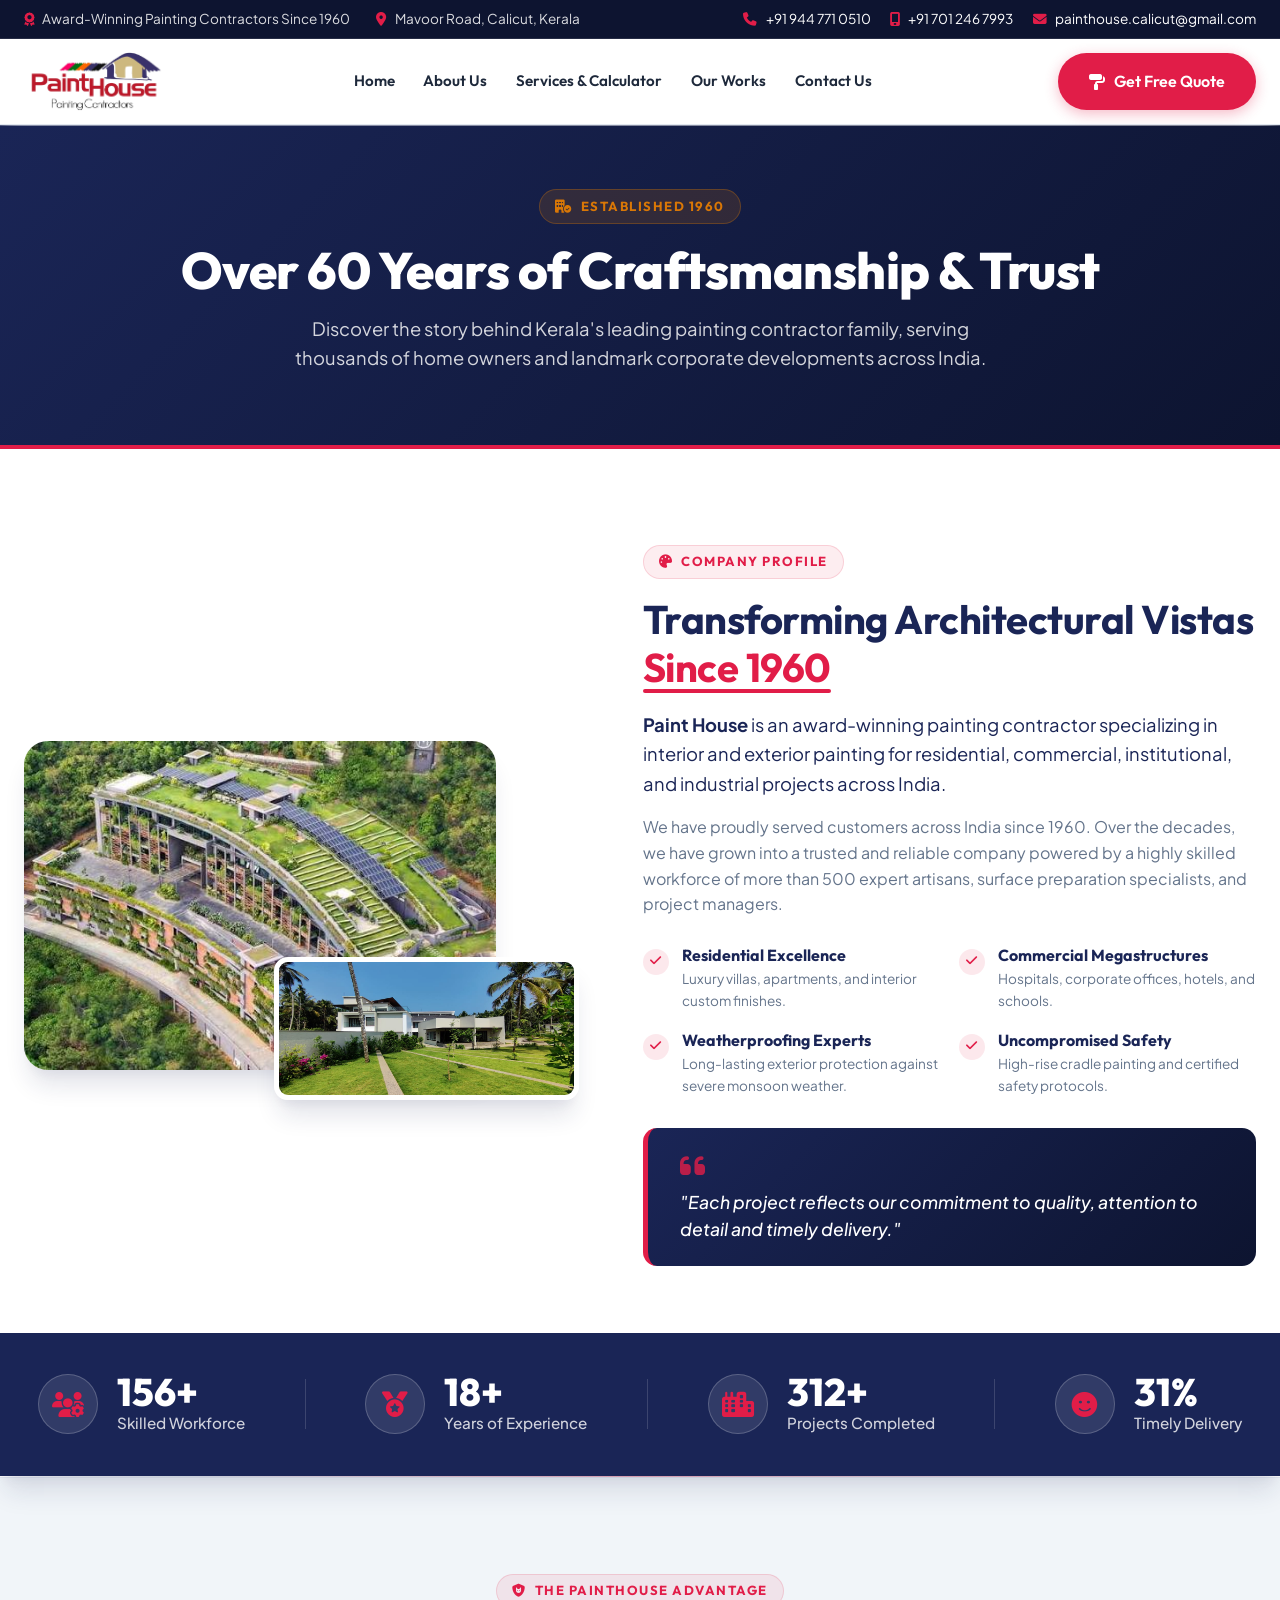
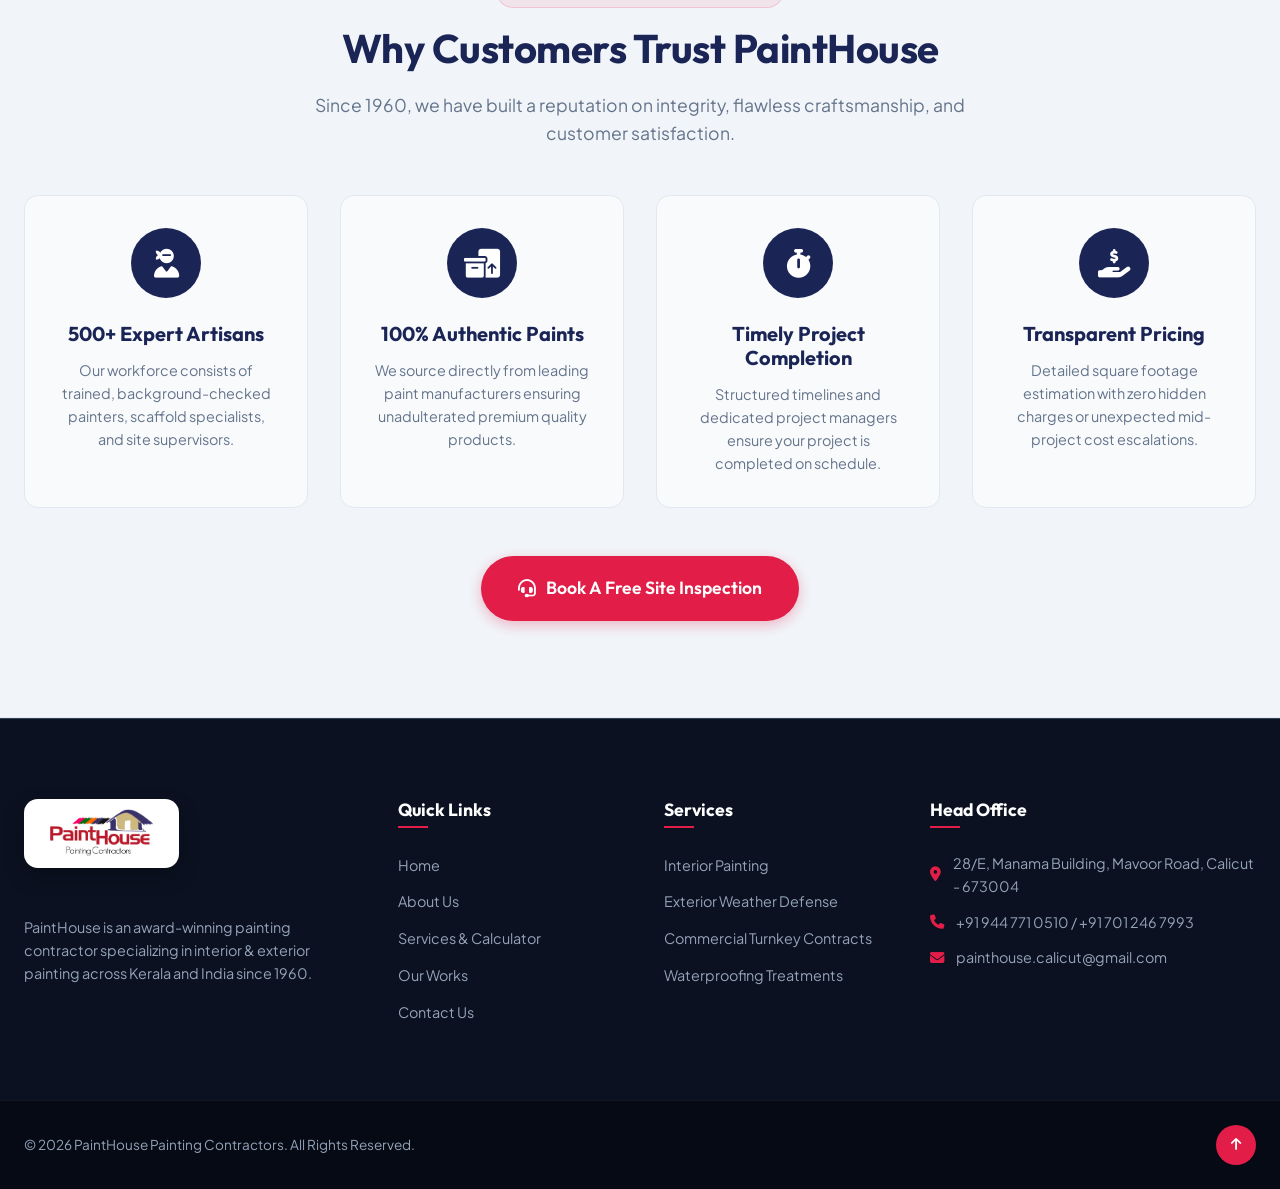
==== commit 8698cdea: "sections" ====
--- a/about.html
+++ b/about.html
@@ -85,7 +85,7 @@
     </section>
 
     <!-- MAIN ABOUT US SECTION -->
-    <section class="about-section" id="about">
+    <section class="about-section section-white" id="about">
         <div class="container about-container">
             <div class="about-visual">
                 <div class="visual-stack">
@@ -161,6 +161,7 @@
     </section>
 
     <!-- STATS COUNTER BAR -->
+    <div class="section-divider"></div>
     <section class="stats-bar-section">
         <div class="container stats-container">
             <div class="stat-card">
@@ -210,9 +211,10 @@
             </div>
         </div>
     </section>
+    <div class="section-divider"></div>
 
     <!-- WHY CHOOSE US SECTION -->
-    <section class="why-section">
+    <section class="why-section section-tint">
         <div class="container">
             <div class="section-header text-center">
                 <div class="section-tag">
--- a/styles.css
+++ b/styles.css
@@ -170,6 +170,8 @@
     transition: var(--transition-normal);
     text-align: center;
     white-space: nowrap;
+    max-width: 100%;
+    box-sizing: border-box;
 }
 
 .btn-primary {
@@ -796,21 +798,47 @@
     object-fit: cover;
 }
 
+/* Section Tags & Visual Dividers */
 .section-tag {
     display: inline-flex;
     align-items: center;
     gap: 0.5rem;
     font-family: var(--font-heading);
     font-weight: 700;
-    font-size: 0.85rem;
+    font-size: 0.82rem;
     color: var(--accent-red);
     letter-spacing: 1.5px;
     text-transform: uppercase;
-    margin-bottom: 0.8rem;
+    margin-bottom: 1rem;
+    padding: 0.35rem 0.95rem;
+    background: rgba(225, 29, 72, 0.08);
+    border-radius: var(--radius-full);
+    border: 1px solid rgba(225, 29, 72, 0.15);
 }
 
 .light-tag {
     color: var(--accent-gold) !important;
+    background: rgba(217, 119, 6, 0.15) !important;
+    border-color: rgba(217, 119, 6, 0.3) !important;
+}
+
+.section-divider {
+    width: 100%;
+    height: 1px;
+    background: linear-gradient(90deg, transparent 0%, rgba(226, 232, 240, 0.9) 15%, rgba(225, 29, 72, 0.35) 50%, rgba(226, 232, 240, 0.9) 85%, transparent 100%);
+    margin: 0;
+    position: relative;
+    z-index: 2;
+}
+
+.section-tint {
+    background-color: #F1F5F9 !important;
+    border-top: 1px solid rgba(226, 232, 240, 0.9);
+    border-bottom: 1px solid rgba(226, 232, 240, 0.9);
+}
+
+.section-white {
+    background-color: #FFFFFF !important;
 }
 
 .section-title {
@@ -928,10 +956,7 @@
     border-color: rgba(225, 29, 72, 0.3);
 }
 
-.highlight-card {
-    border: 2px solid var(--accent-red);
-    box-shadow: var(--shadow-md);
-}
+
 
 .card-icon-box {
     width: 60px;
@@ -1993,6 +2018,20 @@
         margin-top: 1rem;
     }
 
+    /* Responsive Button Wrappers & Text Scaling */
+    .btn {
+        white-space: normal;
+        word-break: break-word;
+        max-width: 100%;
+        text-align: center;
+        justify-content: center;
+    }
+
+    .btn-lg {
+        padding: 0.85rem 1.4rem;
+        font-size: 0.98rem;
+    }
+
     /* Section Spacing & Titles */
     .hero-section {
         padding: 3rem 0 3.5rem 0;
@@ -2220,6 +2259,27 @@
         padding: 0 1rem;
     }
 
+    .btn {
+        width: 100%;
+        display: flex;
+        justify-content: center;
+    }
+
+    .btn-lg {
+        padding: 0.8rem 1.2rem;
+        font-size: 0.95rem;
+        width: 100%;
+    }
+
+    .calc-cta-group {
+        flex-direction: column !important;
+        width: 100%;
+    }
+
+    .calc-cta-group .btn {
+        width: 100%;
+    }
+
     .hero-title {
         font-size: 1.8rem;
     }
@@ -2266,6 +2326,18 @@
 @media (max-width: 380px) {
     .container {
         padding: 0 0.75rem;
+    }
+
+    .btn {
+        padding: 0.7rem 0.85rem;
+        font-size: 0.88rem;
+        width: 100%;
+    }
+
+    .btn-lg {
+        padding: 0.75rem 0.9rem;
+        font-size: 0.9rem;
+        width: 100%;
     }
 
     .calc-card-wrapper,
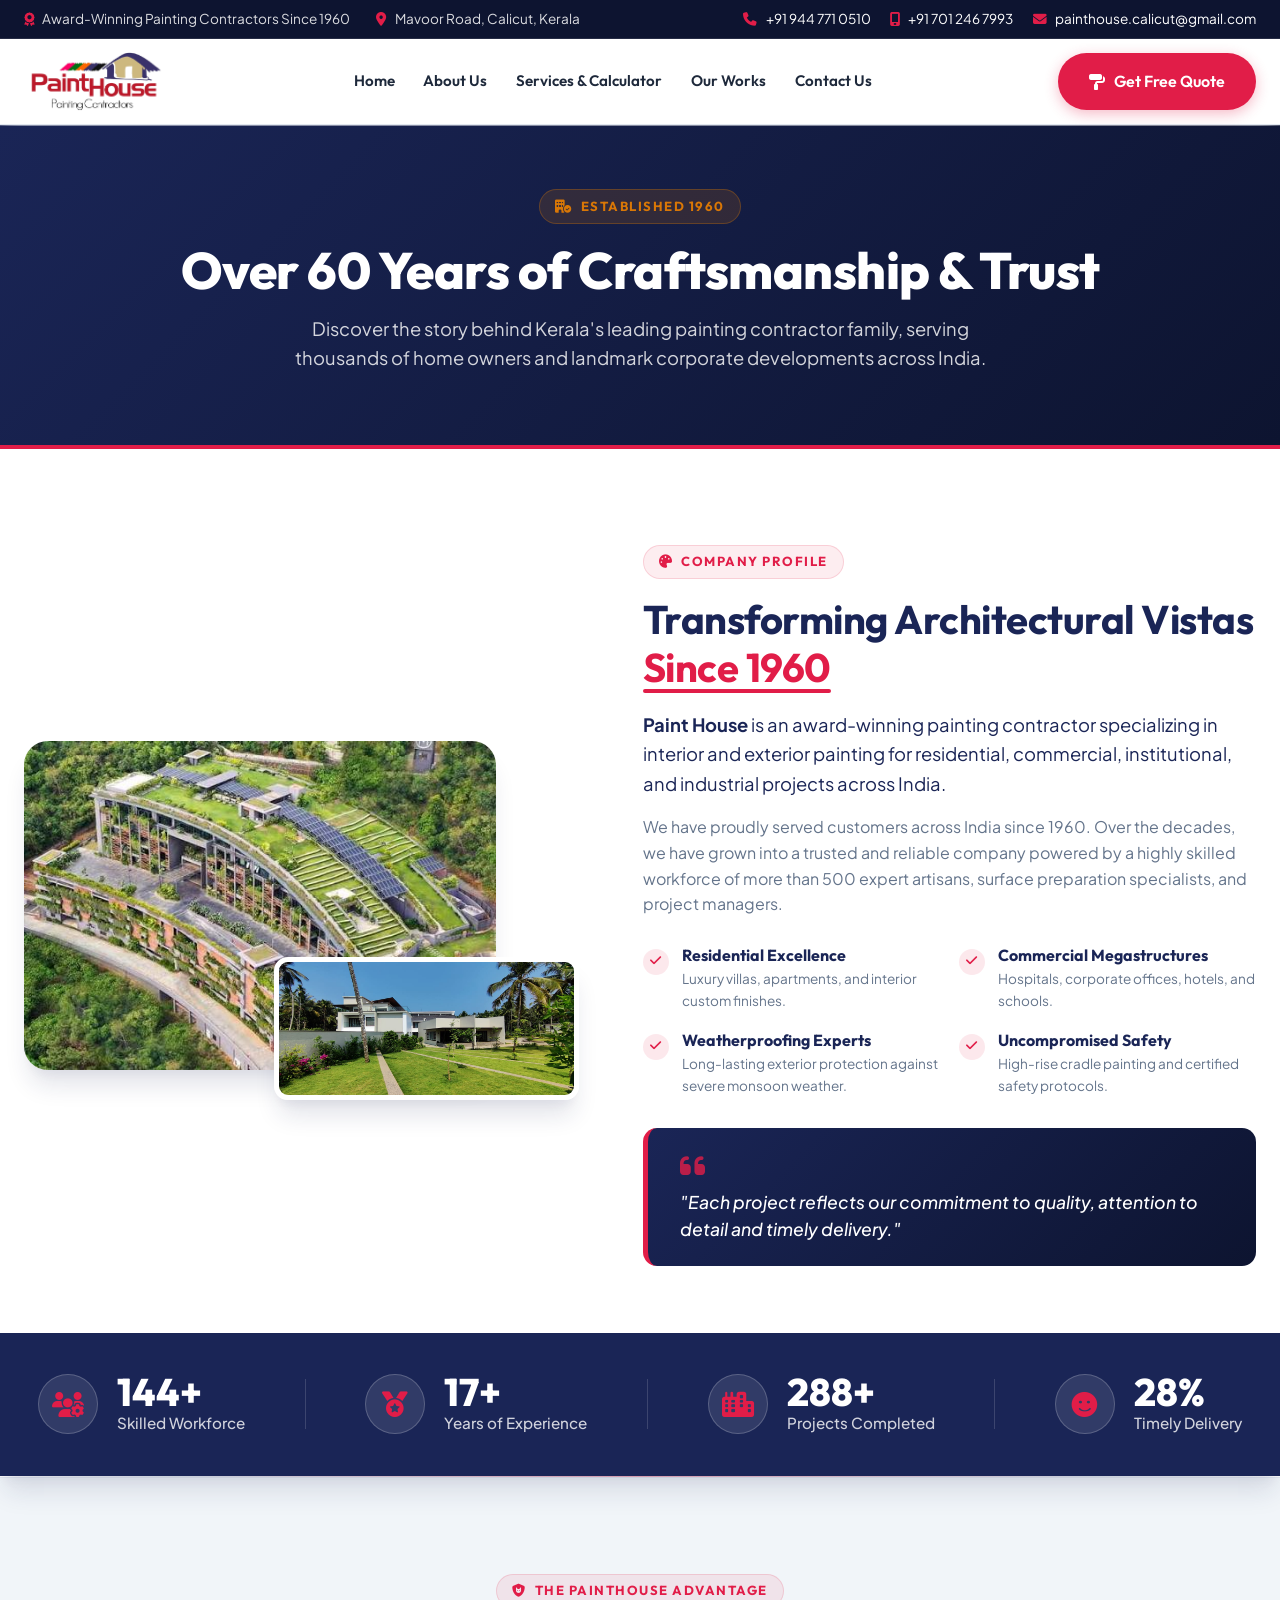
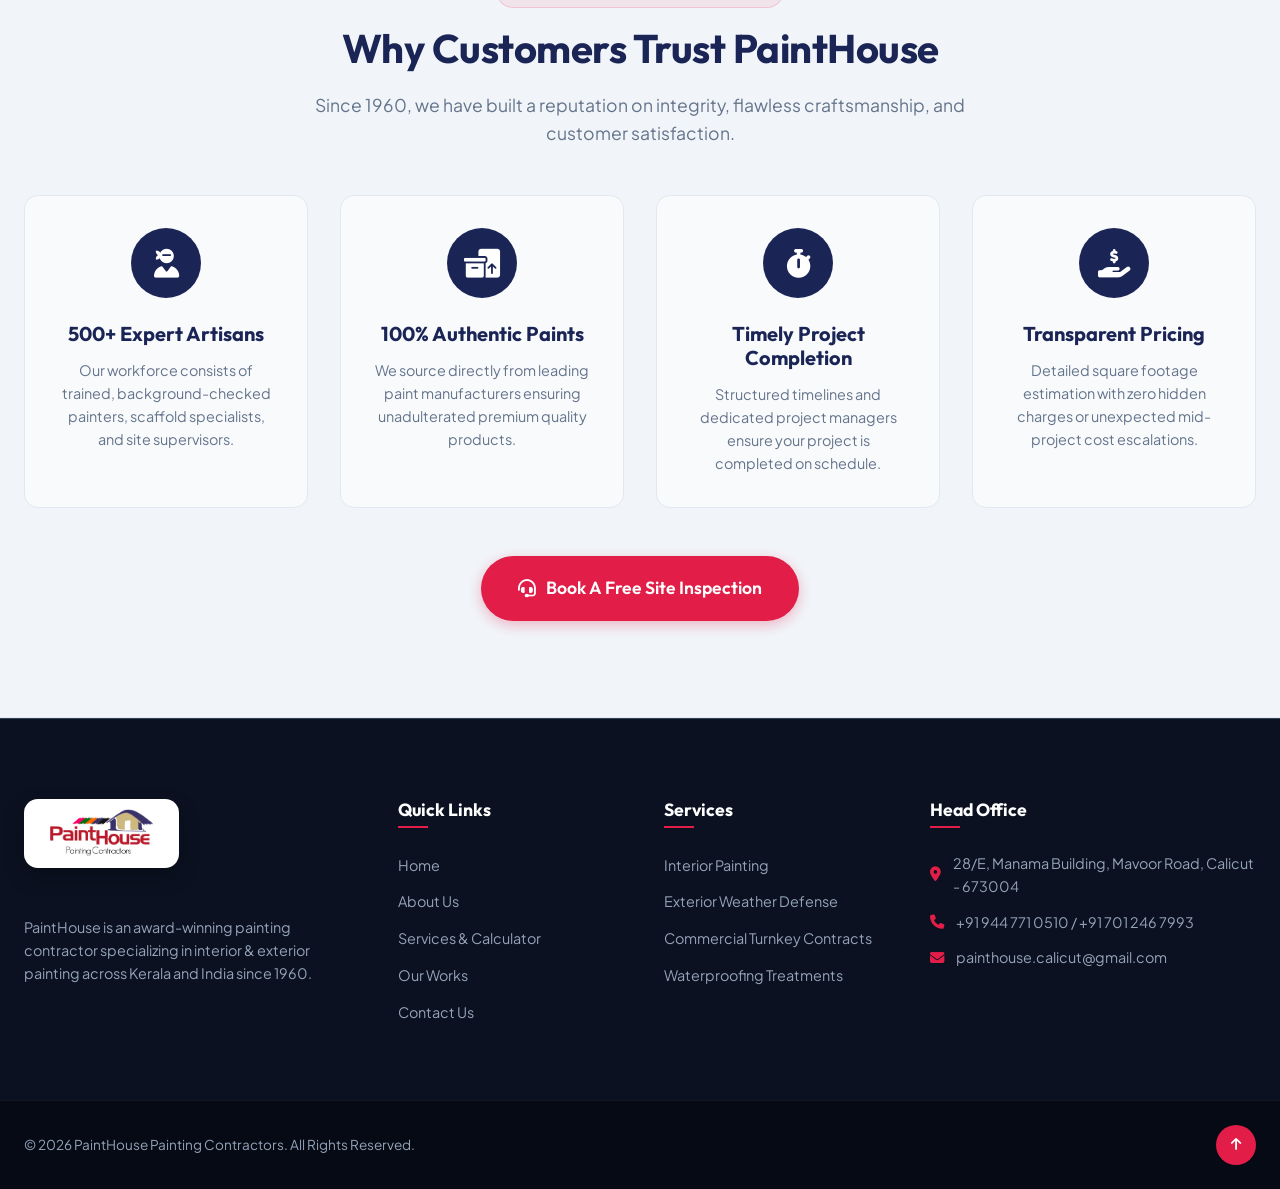
==== commit 60cf37a7: "seo opt" ====
--- a/about.html
+++ b/about.html
@@ -4,9 +4,42 @@
 <head>
     <meta charset="UTF-8">
     <meta name="viewport" content="width=device-width, initial-scale=1.0">
+    <title>About Us | PaintHouse Painting Contractors — Legacy Since 1960</title>
     <meta name="description"
         content="About PaintHouse Painting Contractors - Over 60 years of craftsmanship, trust, and excellence in painting residential and commercial landmarks across India since 1960.">
-    <title>About Us | PaintHouse Painting Contractors — Legacy Since 1960</title>
+    <meta name="keywords"
+        content="About PaintHouse, Painting Contractor History, Calicut Painters, Kerala Painting Experts, Paint House Legacy">
+    <meta name="author" content="PaintHouse Painting Contractors">
+    <meta name="robots" content="index, follow, max-image-preview:large, max-snippet:-1, max-video-preview:-1">
+    <link rel="canonical" href="https://painthouse.in/about.html">
+
+    <!-- Favicon / Tab Bar Logo -->
+    <link rel="icon" type="image/png" href="images/logo.png">
+    <link rel="apple-touch-icon" href="images/logo.png">
+    <link rel="shortcut icon" href="images/logo.png">
+    <link rel="manifest" href="site.webmanifest">
+    <meta name="theme-color" content="#e63946">
+
+    <!-- Local / Regional Geo SEO Tags -->
+    <meta name="geo.region" content="IN-KL">
+    <meta name="geo.placename" content="Calicut, Kozhikode, Kerala, India">
+    <meta name="geo.position" content="11.258464;75.78166">
+    <meta name="ICBM" content="11.258464, 75.78166">
+
+    <!-- Open Graph Meta Tags -->
+    <meta property="og:type" content="article">
+    <meta property="og:site_name" content="PaintHouse Painting Contractors">
+    <meta property="og:title" content="About Us | PaintHouse Painting Contractors — Legacy Since 1960">
+    <meta property="og:description" content="Over 60 years of craftsmanship, trust, and excellence in residential and commercial painting across India.">
+    <meta property="og:image" content="images/logo.png">
+    <meta property="og:url" content="https://painthouse.in/about.html">
+    <meta property="og:locale" content="en_IN">
+
+    <!-- Twitter Card Meta Tags -->
+    <meta name="twitter:card" content="summary_large_image">
+    <meta name="twitter:title" content="About Us | PaintHouse Painting Contractors — Legacy Since 1960">
+    <meta name="twitter:description" content="Over 60 years of craftsmanship and excellence in painting landmark projects across India.">
+    <meta name="twitter:image" content="images/logo.png">
 
     <!-- Google Fonts -->
     <link rel="preconnect" href="https://fonts.googleapis.com">
@@ -20,6 +53,40 @@
 
     <!-- Custom Stylesheet -->
     <link rel="stylesheet" href="styles.css">
+
+    <!-- Structured Data JSON-LD Schemas -->
+    <script type="application/ld+json">
+    {
+      "@context": "https://schema.org",
+      "@type": "AboutPage",
+      "name": "About PaintHouse Painting Contractors",
+      "description": "Over 60 years of craftsmanship, trust, and excellence in painting residential and commercial landmarks across India since 1960.",
+      "mainEntity": {
+        "@type": "Organization",
+        "name": "PaintHouse Painting Contractors",
+        "foundingDate": "1960",
+        "logo": "https://painthouse.in/images/logo.png",
+        "url": "https://painthouse.in/"
+      }
+    }
+    </script>
+    <script type="application/ld+json">
+    {
+      "@context": "https://schema.org",
+      "@type": "BreadcrumbList",
+      "itemListElement": [{
+        "@type": "ListItem",
+        "position": 1,
+        "name": "Home",
+        "item": "https://painthouse.in/index.html"
+      },{
+        "@type": "ListItem",
+        "position": 2,
+        "name": "About Us",
+        "item": "https://painthouse.in/about.html"
+      }]
+    }
+    </script>
 </head>
 
 <body>
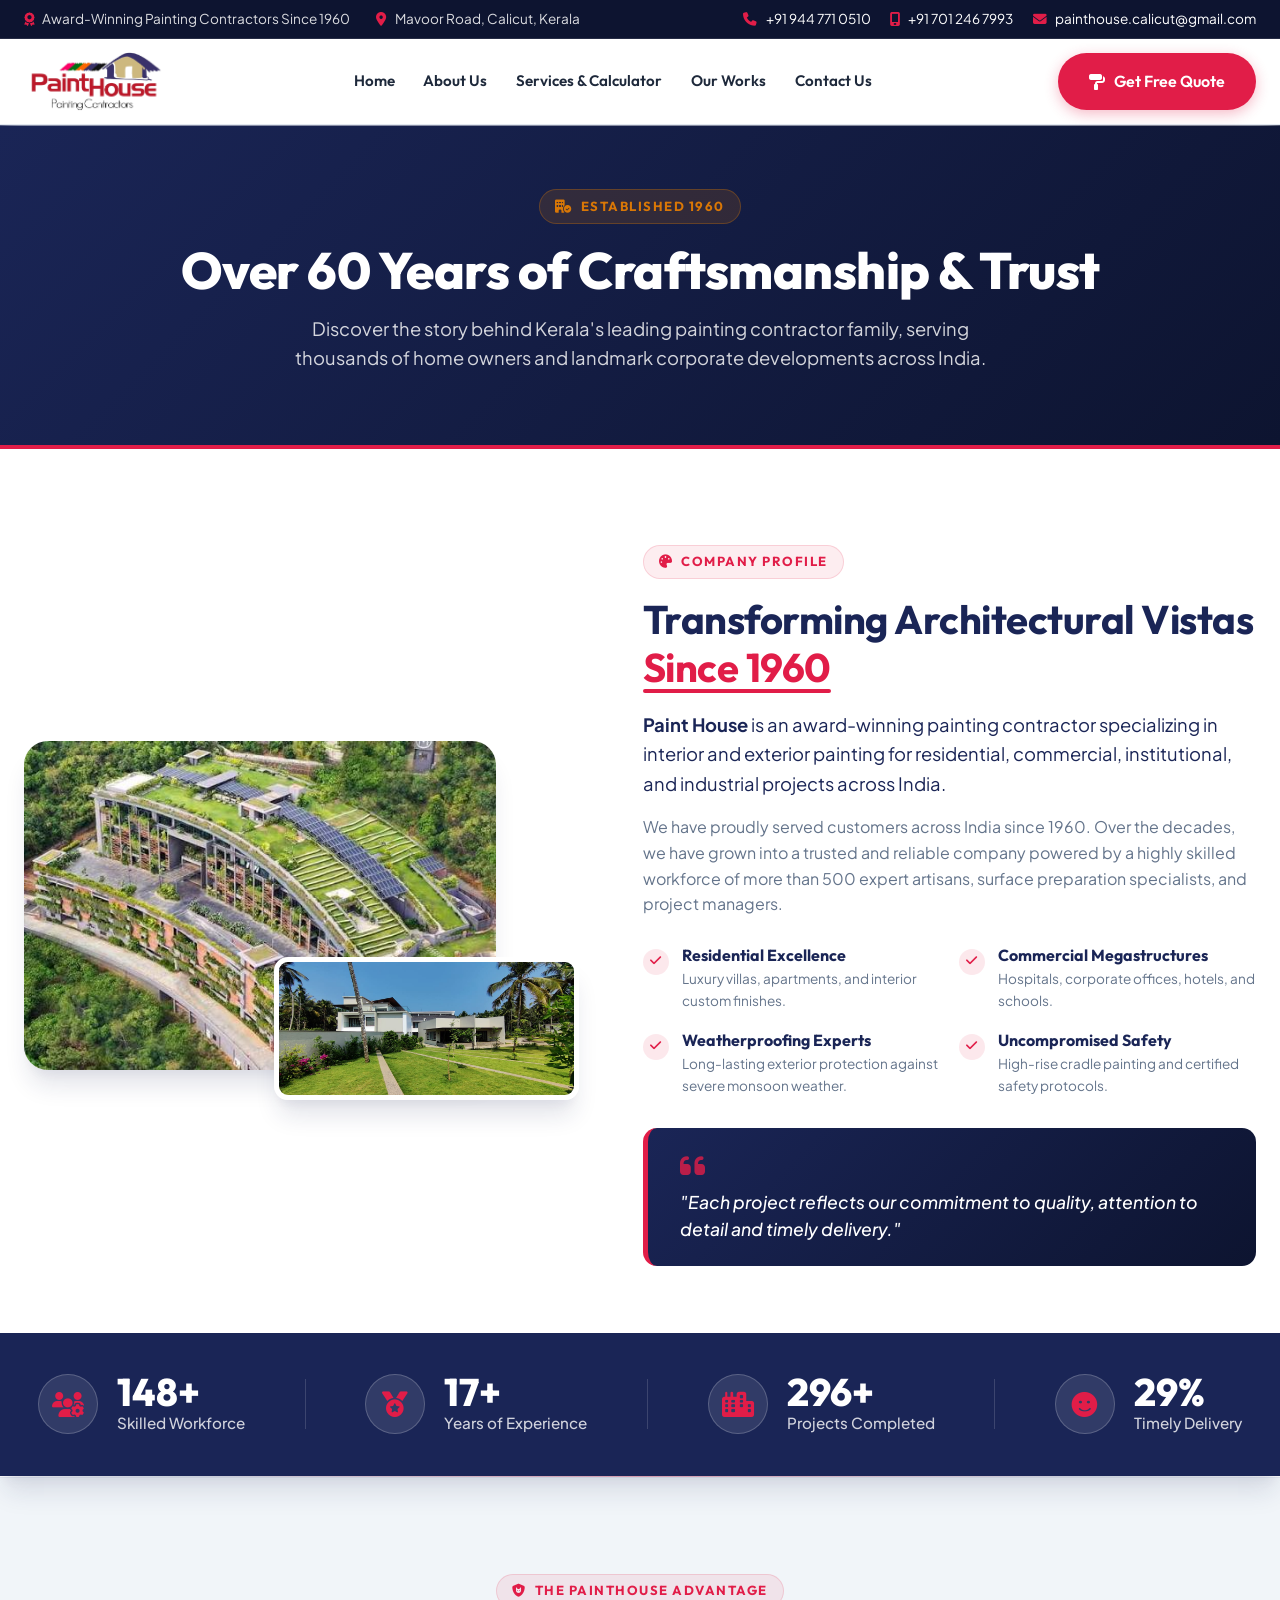
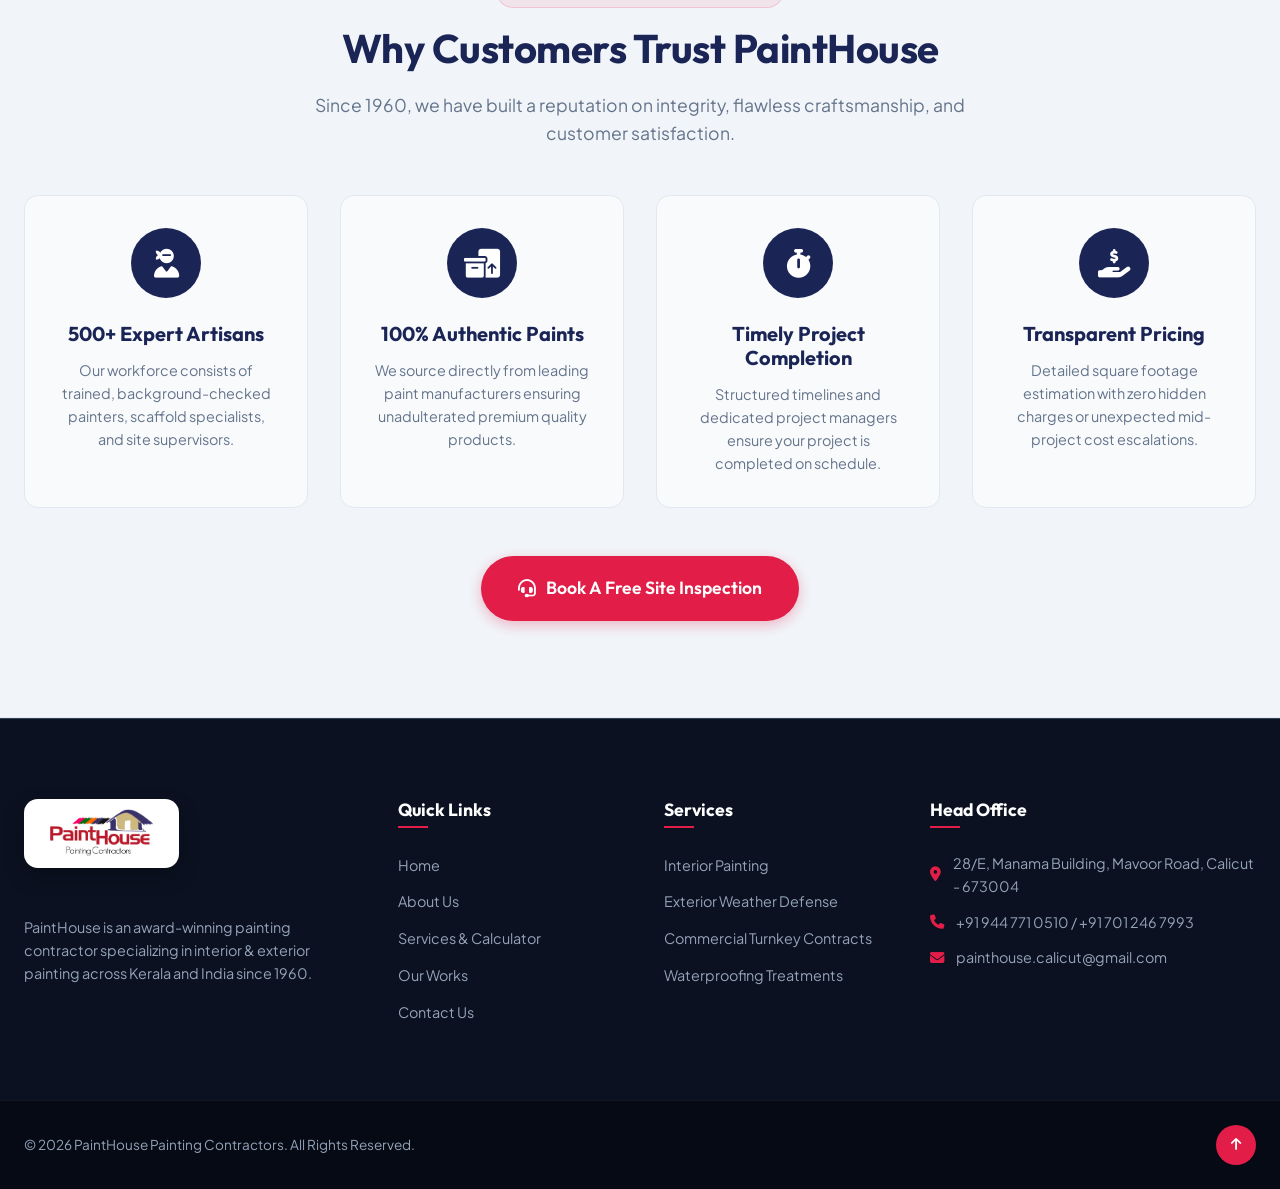
==== commit 8d077bf8: "seo opt 2" ====
--- a/about.html
+++ b/about.html
@@ -11,7 +11,7 @@
         content="About PaintHouse, Painting Contractor History, Calicut Painters, Kerala Painting Experts, Paint House Legacy">
     <meta name="author" content="PaintHouse Painting Contractors">
     <meta name="robots" content="index, follow, max-image-preview:large, max-snippet:-1, max-video-preview:-1">
-    <link rel="canonical" href="https://painthouse.in/about.html">
+    <link rel="canonical" href="https://painthouse.net.in/about.html">
 
     <!-- Favicon / Tab Bar Logo -->
     <link rel="icon" type="image/png" href="images/logo.png">
@@ -32,7 +32,7 @@
     <meta property="og:title" content="About Us | PaintHouse Painting Contractors — Legacy Since 1960">
     <meta property="og:description" content="Over 60 years of craftsmanship, trust, and excellence in residential and commercial painting across India.">
     <meta property="og:image" content="images/logo.png">
-    <meta property="og:url" content="https://painthouse.in/about.html">
+    <meta property="og:url" content="https://painthouse.net.in/about.html">
     <meta property="og:locale" content="en_IN">
 
     <!-- Twitter Card Meta Tags -->
@@ -65,8 +65,8 @@
         "@type": "Organization",
         "name": "PaintHouse Painting Contractors",
         "foundingDate": "1960",
-        "logo": "https://painthouse.in/images/logo.png",
-        "url": "https://painthouse.in/"
+        "logo": "https://painthouse.net.in/images/logo.png",
+        "url": "https://painthouse.net.in/"
       }
     }
     </script>
@@ -78,12 +78,12 @@
         "@type": "ListItem",
         "position": 1,
         "name": "Home",
-        "item": "https://painthouse.in/index.html"
+        "item": "https://painthouse.net.in/"
       },{
         "@type": "ListItem",
         "position": 2,
         "name": "About Us",
-        "item": "https://painthouse.in/about.html"
+        "item": "https://painthouse.net.in/about.html"
       }]
     }
     </script>
